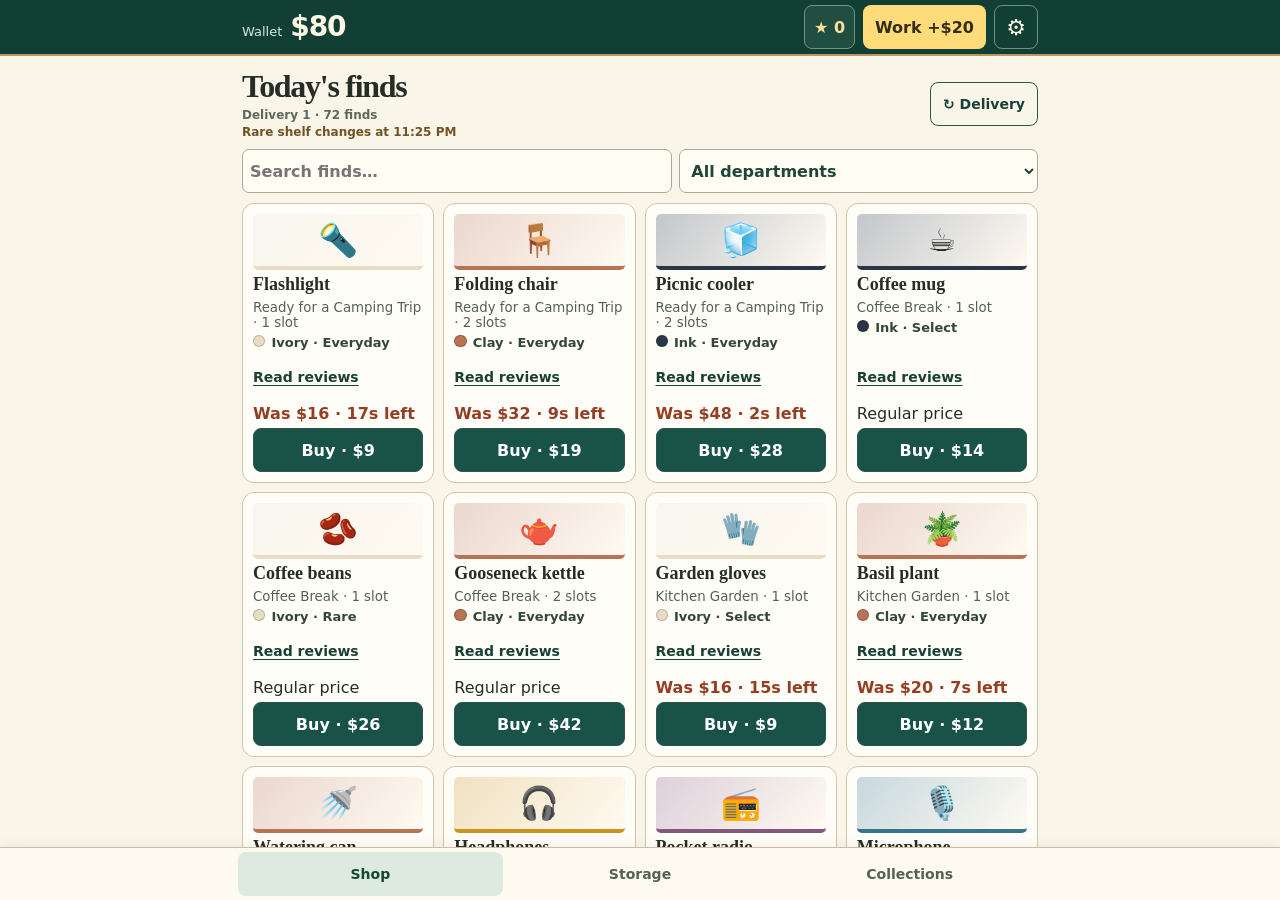
==== site/games/spending-all-my-money/index.html @ 1d753555 "Sell complete sets in bundles and automatically fulfill buyer requests" ====
<!doctype html><html lang="en"><meta charset="utf-8"><meta name="viewport" content="width=device-width, initial-scale=1"><title>Spending All My Money</title>
<style>
*{box-sizing:border-box}body{margin:0;color:#262c26;background:#faf5e9;font:16px system-ui}main,header>div{max-width:780px;margin:auto;padding:14px}header{background:#163e36;color:#fff8e7}h1{font: bold clamp(24px,6vw,43px) Georgia;margin:0 0 10px}button{font:inherit;font-weight:650;border:1px solid #30554b;border-radius:8px;background:#fffdf4;color:#184035;padding:9px 12px;cursor:pointer;min-height:44px}button:active{transform:translateY(1px)}button:disabled{opacity:.6}nav,.metrics,.actions{display:flex;gap:8px;flex-wrap:wrap;align-items:center}.metrics{justify-content:space-between;font-size:15px}nav{position:sticky;top:0;background:#faf5e9;padding:8px 0;z-index:1}nav button[aria-pressed=true],.buy{background:#195247;color:white}#notice{min-height:24px;margin:8px 0;color:#713b20}#items{display:grid;grid-template-columns:repeat(auto-fit,minmax(min(192px,100%),1fr));gap:12px}article{padding:14px;border:1px solid #d0c5ae;border-radius:12px;background:#fffdf7;display:grid;align-content:start;gap:8px}article h3{font: bold 21px Georgia;margin:0}.icon{font-size:36px}small{color:#536156}h2{font: bold 26px Georgia;margin:12px 0}.sale{color:#963e23;font-weight:bold}.row{padding:12px 0;border-bottom:1px dashed #b9ae99;display:flex;align-items:center;justify-content:space-between;gap:8px;flex-wrap:wrap}#restart{margin:22px 0 10px}dialog{max-width:92vw;border:0;border-radius:12px;padding:22px}dialog::backdrop{background:#172921aa}
</style><link rel="stylesheet" href="market.css"><header class="hud"><div class="hud-inner">
  <div class="balance"><span>Wallet</span><b id="wallet"></b></div>
  <button id="clubOpen" aria-label="Collector club" title="Collector club">★ 0</button><button id="work">Work +$20</button><button id="settingsOpen" aria-label="Game settings" title="Game settings">⚙</button>
</div></header>
<main id="shelves"><section id="store"><div class="shophead"><div><h2>Today's finds</h2><p id="batch"></p><small id="releaseTime"></small></div><button id="delivery">↻ Delivery</button></div><div class="filters"><label><span class="sr-only">Find an item</span><input id="search" type="search" placeholder="Search finds…"></label><label><span class="sr-only">Department</span><select id="department"><option value="">All departments</option><option value="timed">Timed releases</option></select></label></div><p id="empty" hidden>No finds match these filters.</p><div id="items"></div></section><section id="bin" hidden><h2 id="tier"></h2><p id="space"></p><div id="upgrade"></div><label class="sort">Sort storage <select id="sort"><option value="packed">Packing order</option><option value="type">Item type</option><option value="name">Item name A–Z</option><option value="collection">Collection</option><option value="rarity">Rarest first</option></select></label><div id="case"><div class="handle"></div><div class="rim"><div class="case-label" id="caseLabel"></div><div id="stock"></div></div></div><button id="restart">Start over</button></section><section id="album" hidden><h2>Collector’s book</h2><p>Hold the listed pieces together to finish a set. Once it’s ready, claim the reward here.</p><details id="completed"><summary id="completedLabel">Completed collections</summary><p>Sell one matching copy of every piece together for a 25% bonus. If you own duplicates, the oldest packed match is selected. Your completion stays in the book.</p><div id="completedList"></div></details><div id="commission"></div><small id="buyerReceipt"></small><p id="boardTime"></p><div id="guest"></div><p id="progress"></p><div id="sets"></div></section><footer><small>Market edition 2.4<span data-build></span></small></footer></main>
<div class="dock"><div id="receipt" hidden><span id="notice" role="status"></span><button id="pack" hidden>View storage</button></div>
<nav aria-label="Market sections"><button id="shop">Shop</button><button id="storage">Storage</button><button id="book">Collections</button></nav></div>
<dialog id="clubDialog" aria-labelledby="clubTitle"><div class="clubhead"><small>COLLECTOR CLUB</small><button id="clubClose">Done</button></div><h2 id="clubTitle"></h2><strong id="standing"></strong><p id="standingPerk"></p><button id="rankUp"></button><small id="nextPerk"></small><h3>Market contacts</h3><div id="contacts"></div><p role="status" id="clubMessage"></p><details><summary>How to earn points</summary><p>First purchase of each product +2 · Advanced shift +2 · Buyer request +8 · Permanent set +10 · Guest collection +12. Spending points keeps your rank and lifetime total.</p></details></dialog>
<dialog id="bundleDialog" aria-labelledby="bundleTitle"><small>COLLECTION SALE</small><h2 id="bundleTitle"></h2><ul id="bundleList"></ul><p id="bundleInfo"></p><div class="actions"><button id="bundleSell"></button><button id="bundleKeep">Keep collection</button></div></dialog>
<dialog id="settings" aria-labelledby="settingsTitle"><h2 id="settingsTitle">Game settings</h2><p>Total spent <b id="score"></b></p><div class="settings-list"><button id="career">Upgrade work</button><button id="mode" aria-pressed="false">Mode: Casual</button><button id="sound" aria-pressed="false">Sound off</button><button id="settingsClose">Done</button></div></dialog>
<dialog id="reviews" aria-labelledby="reviewTitle"><small>MARKET JOURNAL · FICTIONAL SHOPPER REVIEWS</small><h2 id="reviewTitle"></h2><p id="spec"></p><div class="review"><b id="stars"></b><blockquote id="reviewText"></blockquote><small id="reviewBy"></small></div><div class="actions"><button id="prev">← Previous</button><button id="next">Next →</button><button id="reviewClose">Close</button></div></dialog>
<dialog id="shift" aria-labelledby="shiftTitle"><small>ADVANCED WORK SHIFT</small><h2 id="shiftTitle"></h2><p id="task"></p><div id="answers" class="actions"></div><p id="shiftStatus" role="status"></p><button id="leave">Leave shift</button></dialog>
<dialog id="jobDialog" aria-labelledby="jobTitle"><h2 id="jobTitle">Your workbench</h2><p id="jobInfo"></p><div id="jobs"></div><p id="jobMessage" role="status"></p><button id="promote"></button> <button id="closeJob">Close</button></dialog>
<dialog id="itemDialog" aria-labelledby="itemTitle"><span id="detailIcon"></span><h2 id="itemTitle"></h2><p id="itemInfo"></p><p id="valuation"></p><div class="actions"><button id="sellItem"></button><button id="tossItem">Toss</button><button id="keepItem">Keep</button></div></dialog>
<dialog id="confirm"><p>Start over with $80 and an empty suitcase?</p><button id="cancel">Keep playing</button> <button id="reset">Start over</button></dialog>
<script src="merchandise.js"></script><script src="market.js"></script></html>
---- site/games/spending-all-my-money/market.css ----
.dock{position:sticky;top:0;z-index:3;background:#faf5e9;box-shadow:0 2px 0 #ded4bf}.dock nav{position:static;gap:5px}.dock nav button{padding:7px 9px;font-size:14px}#work{background:#ffdf84}#sound{margin-left:auto}#receipt{display:flex;gap:8px;align-items:center;padding:7px 10px;border-left:4px solid #b29354;background:#fff7dd}#receipt[hidden],#pack[hidden]{display:none}#receipt.purchase{border-color:#21745a;background:#e8f5e8}#receipt.bonus{border-color:#c48413;background:#fff0b7}#receipt.error{border-color:#bd5643;background:#ffebe1}#notice{margin:0;min-height:0;color:#274035;font-weight:650;font-size:14px;flex:1}#pack{font-size:12px;min-height:36px;padding:4px 7px}.parcel{pointer-events:none;position:fixed;font-size:34px;z-index:20}#case{margin:22px auto 16px;max-width:610px;--shell:#895437;--edge:#5b3829;--lining:#416259}.handle{width:66px;height:16px;margin:auto;border:6px solid var(--edge);border-bottom:0;border-radius:12px 12px 0 0}.rim{padding:10px;border:5px solid var(--edge);border-radius:18px;background:var(--shell);box-shadow:0 4px 0 #33291e40,inset 0 0 0 2px #ffffff42}.case-label{color:#fff7de;font:700 12px/1.4 ui-monospace,monospace;text-transform:uppercase;letter-spacing:.08em;margin:0 0 7px}#stock{display:grid;grid-template-columns:repeat(4,minmax(0,1fr));grid-auto-flow:dense;gap:4px;padding:6px;border-radius:7px;background:var(--lining);box-shadow:inset 0 2px 7px #0006}#case[data-tier='0'] #stock{grid-template-columns:repeat(3,minmax(0,1fr))}.vacant,.packed{min-width:0;min-height:62px;border-radius:5px}.vacant{border:1px dashed #ffffff55;background:repeating-linear-gradient(135deg,#ffffff08 0 2px,transparent 2px 6px)}.packed{border:1px solid #ddcfa7;background:linear-gradient(150deg,#fff9e7,#e4d6b9);padding:2px;box-shadow:1px 3px 3px #0004;display:grid;place-content:center;justify-items:center}.packed span,#detailIcon{font-size:30px;line-height:1.15;filter:drop-shadow(1px 2px 1px #0003)}.packed small{font-size:10px;text-align:center;line-height:1.2;color:#2e3b33}.packed:focus-visible{outline:3px solid #ffcd58}#case[data-tier='1']{--shell:#865e3c;--edge:#543922;--lining:#72563d}#case:not([data-tier='0']) .handle{display:none}#case:not([data-tier='0']) .rim{border-radius:4px}#case:not([data-tier='0']) #stock{row-gap:10px;background:repeating-linear-gradient(0deg,#382e26 0 5px,transparent 6px 72px),var(--lining)}#case[data-tier='2']{--shell:#55717a;--edge:#37484d;--lining:#495c61}#case[data-tier='3']{--shell:#9e6a37;--edge:#595149;--lining:#56616b}#sets p{margin:0;padding:9px 0;border-bottom:1px dashed #c3b89f}#sets small{display:block}dialog{color:#233b32;background:#fffaf0;border:1px solid #bdad8d}dialog::backdrop{background:#182e29b0}#jobs p{padding:5px 7px;margin:0}#jobs .current{background:#e5f0df;border-radius:4px}#jobMessage{font-weight:650;color:#75491d}.bonus #notice{animation:stamp .32s ease-out}@keyframes stamp{from{transform:translateY(-5px);opacity:.3}to{transform:none;opacity:1}}@media(prefers-reduced-motion:reduce){.bonus #notice{animation:none}}@media(max-width:419px){main{padding:9px}.dock nav button{font-size:12px;padding:6px}.metrics{font-size:12px}}

[hidden]{display:none!important}.shophead,.filters{display:flex;align-items:center;justify-content:space-between;gap:12px;flex-wrap:wrap}.shophead{margin-top:18px}.shophead small,dialog>small{font-weight:800;letter-spacing:.12em;font-size:10px}.filters{margin:16px 0;align-items:end}.filters label{flex:1 1 160px}label.sort,.filters label{display:grid;gap:4px;font-weight:650;font-size:14px}input,select{font:inherit;background:#fffdf4;color:#214638;border:1px solid #ada996;border-radius:7px;padding:9px;min-height:42px}.sort{margin:16px 0;max-width:240px}#items .icon{background:linear-gradient(130deg,color-mix(in srgb,var(--ink) 28%,#fff),#fffaf1);border-bottom:4px solid var(--ink);text-align:center;padding:12px;border-radius:5px}.variant{color:#334739;font-size:13px}.variant:before{content:'';display:inline-block;width:.8em;height:.8em;border-radius:50%;background:var(--ink);border:1px solid #0003;margin-right:6px}.journal,.piece{text-align:left;background:transparent;border:0;text-decoration:underline;text-underline-offset:3px;font-size:14px;padding:4px 0}.review{border-left:4px solid #aa7639;background:#fff8e9;padding:16px;margin-bottom:16px}.review blockquote{margin:8px 0;font:21px Georgia}.review b{color:#8f5d15}dialog{width:min(440px,92vw)}#sets{display:grid;grid-template-columns:repeat(auto-fit,minmax(min(230px,100%),1fr));gap:12px}#commission{margin:16px 0}#commission article{background:#e4eddf;border-color:#899d83}#sets .piece,#commission .piece{min-height:34px}.packed small{overflow-wrap:anywhere}.dock nav{gap:5px}.dock nav button{font-size:14px;padding:7px}.filters input,.filters select{min-width:0;width:100%}
footer{margin:28px 0 8px;text-align:right}footer small{font-size:11px}

/* The wallet and section switcher stay outside the scrolling merchandise. */
html,body{height:100%}
body{display:grid;grid-template-rows:auto minmax(0,1fr) auto;overflow:hidden}
.hud{background:#123f34;border-bottom:2px solid #bb995e}
.hud .hud-inner{max-width:820px;display:flex;align-items:center;gap:8px;padding:5px 12px}
.balance{display:flex;align-items:baseline;gap:8px;margin-right:auto;font-variant-numeric:tabular-nums}
.balance span{font-size:13px;color:#d7e9dd}.balance b{font-size:clamp(20px,5.2vw,28px);line-height:1;letter-spacing:-.04em}
#work{color:#332e17;border:0;background:#ffdb79;padding:6px 12px}
#settingsOpen{width:44px;border:1px solid #6b9184;background:transparent;color:#fff8e7;font:22px system-ui;padding:0}
#shelves{width:100%;max-width:none;min-height:0;overflow-y:auto;overscroll-behavior:contain;margin:0;padding:12px max(12px,calc((100% - 796px)/2))}
.shophead{flex-wrap:nowrap;margin:0;gap:6px}.shophead h2{font-size:clamp(24px,5.8vw,32px);margin:0;letter-spacing:-.04em}
#batch{font:600 12px system-ui;color:#5c695c;margin:3px 0}
#delivery{font-size:14px;white-space:nowrap;background:transparent}
.filters{display:grid;grid-template-columns:minmax(0,1.2fr) minmax(0,1fr);gap:7px;margin:10px 0}
.filters input,.filters select{font-size:16px;padding:7px;min-height:44px}
#items{grid-template-columns:repeat(auto-fill,minmax(min(155px,100%),1fr));gap:9px}
#items article{display:flex;flex-direction:column;padding:10px;gap:5px;min-width:0}
#items h3{font-size:18px;line-height:1.1}#items .icon{padding:7px;font-size:32px}
#items .journal{margin-top:auto}#items .buy{width:100%}
.dock{position:relative;top:auto;z-index:2;background:#fffaf0;border-top:1px solid #cabfa6;box-shadow:0 -2px 10px #453c2010;padding-bottom:env(safe-area-inset-bottom,0px)}
.dock nav{display:grid;grid-template-columns:repeat(3,1fr);max-width:820px;margin:auto;background:transparent;padding:4px 8px}
.dock nav button{border:0;background:transparent;color:#526256}
.dock nav button[aria-pressed=true]{background:#dceadf;color:#144731}
#receipt{position:absolute;bottom:100%;left:50%;transform:translateX(-50%);width:min(100%,796px);box-shadow:0 -2px 10px #0001}
.settings-list{display:grid;gap:8px}.settings-list #sound{margin:0}
.sr-only{position:absolute;width:1px;height:1px;overflow:hidden;clip-path:inset(50%);white-space:nowrap}
@media(max-width:370px){#items{grid-template-columns:repeat(2,minmax(0,1fr))}#items h3{font-size:17px}}
#releaseTime{display:block;font-weight:600;font-size:12px;color:#745323;letter-spacing:0}
#guest article{background:#f7ecd7;border-color:#c3a368}
#boardTime,#progress{font-size:14px;font-weight:650;color:#435747}
#valuation{line-height:1.45;background:#edeedc;border-radius:8px;padding:10px}
#clubOpen{background:#204e40;color:#ffe09b;border-color:#72957b;white-space:nowrap;padding:4px 9px;font-variant-numeric:tabular-nums}
#clubDialog{max-height:85vh;max-height:85dvh;overflow:auto}
.clubhead{display:flex;justify-content:space-between;align-items:center;gap:12px}.clubhead small{font-weight:800;letter-spacing:.12em}
#clubTitle{margin:4px 0}#standing{color:#70501c}#nextPerk{display:block;margin-top:6px}
#contacts{display:grid;gap:8px}#contacts article{grid-template-columns:minmax(0,1fr) auto;align-items:center;gap:5px 10px;padding:10px}#contacts small{grid-column:1}#contacts button{grid-column:2;grid-row:1 / 3;max-width:105px;font-size:13px}#clubMessage{color:#185540}
@media(max-width:460px){.hud .hud-inner{gap:5px;padding:4px 8px}.balance{display:grid;gap:0}.balance span{font-size:10px}.balance b{font-size:19px}#work,#clubOpen{font-size:13px}#work{padding:6px 8px}}
#completed{margin:12px 0;padding:10px 12px;border:1px solid #c4b99c;border-radius:10px;background:#fffaf0}#completed summary{cursor:pointer;font-weight:750;padding:5px 0}#completedList{display:grid;grid-template-columns:repeat(auto-fit,minmax(min(220px,100%),1fr));gap:8px}#bundleList{padding-left:20px}#bundleList li{margin:8px 0}#buyerReceipt{display:block;margin:8px 0}
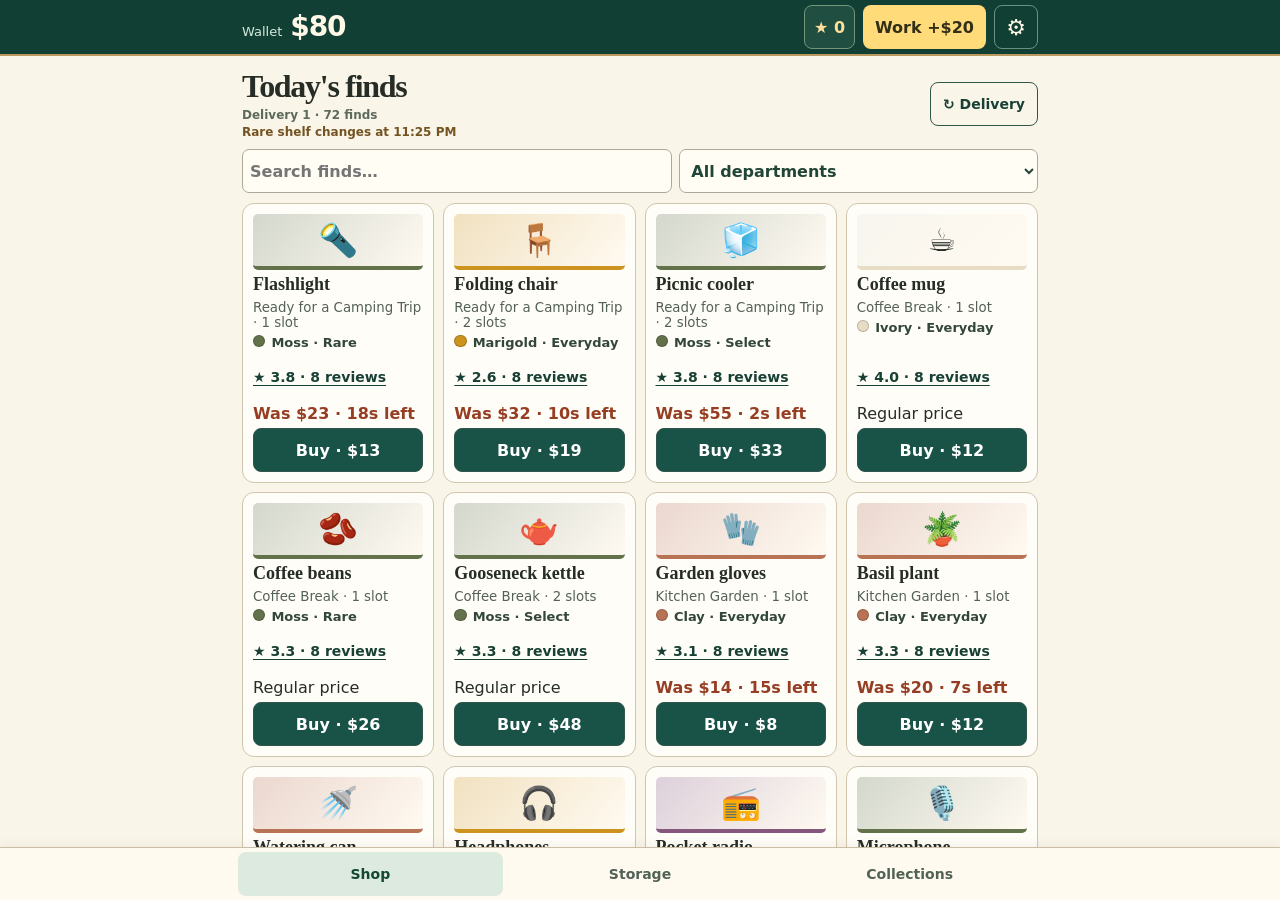
==== commit 7264d544: "Give market products distinct shopper stories, criticism and rotating reviews" ====
--- a/site/games/spending-all-my-money/index.html
+++ b/site/games/spending-all-my-money/index.html
@@ -5,15 +5,15 @@
   <div class="balance"><span>Wallet</span><b id="wallet"></b></div>
   <button id="clubOpen" aria-label="Collector club" title="Collector club">★ 0</button><button id="work">Work +$20</button><button id="settingsOpen" aria-label="Game settings" title="Game settings">⚙</button>
 </div></header>
-<main id="shelves"><section id="store"><div class="shophead"><div><h2>Today's finds</h2><p id="batch"></p><small id="releaseTime"></small></div><button id="delivery">↻ Delivery</button></div><div class="filters"><label><span class="sr-only">Find an item</span><input id="search" type="search" placeholder="Search finds…"></label><label><span class="sr-only">Department</span><select id="department"><option value="">All departments</option><option value="timed">Timed releases</option></select></label></div><p id="empty" hidden>No finds match these filters.</p><div id="items"></div></section><section id="bin" hidden><h2 id="tier"></h2><p id="space"></p><div id="upgrade"></div><label class="sort">Sort storage <select id="sort"><option value="packed">Packing order</option><option value="type">Item type</option><option value="name">Item name A–Z</option><option value="collection">Collection</option><option value="rarity">Rarest first</option></select></label><div id="case"><div class="handle"></div><div class="rim"><div class="case-label" id="caseLabel"></div><div id="stock"></div></div></div><button id="restart">Start over</button></section><section id="album" hidden><h2>Collector’s book</h2><p>Hold the listed pieces together to finish a set. Once it’s ready, claim the reward here.</p><details id="completed"><summary id="completedLabel">Completed collections</summary><p>Sell one matching copy of every piece together for a 25% bonus. If you own duplicates, the oldest packed match is selected. Your completion stays in the book.</p><div id="completedList"></div></details><div id="commission"></div><small id="buyerReceipt"></small><p id="boardTime"></p><div id="guest"></div><p id="progress"></p><div id="sets"></div></section><footer><small>Market edition 2.4<span data-build></span></small></footer></main>
+<main id="shelves"><section id="store"><div class="shophead"><div><h2>Today's finds</h2><p id="batch"></p><small id="releaseTime"></small></div><button id="delivery">↻ Delivery</button></div><div class="filters"><label><span class="sr-only">Find an item</span><input id="search" type="search" placeholder="Search finds…"></label><label><span class="sr-only">Department</span><select id="department"><option value="">All departments</option><option value="timed">Timed releases</option></select></label></div><p id="empty" hidden>No finds match these filters.</p><div id="items"></div></section><section id="bin" hidden><h2 id="tier"></h2><p id="space"></p><div id="upgrade"></div><label class="sort">Sort storage <select id="sort"><option value="packed">Packing order</option><option value="type">Item type</option><option value="name">Item name A–Z</option><option value="collection">Collection</option><option value="rarity">Rarest first</option></select></label><div id="case"><div class="handle"></div><div class="rim"><div class="case-label" id="caseLabel"></div><div id="stock"></div></div></div><button id="restart">Start over</button></section><section id="album" hidden><h2>Collector’s book</h2><p>Hold the listed pieces together to finish a set. Once it’s ready, claim the reward here.</p><details id="completed"><summary id="completedLabel">Completed collections</summary><p>Sell one matching copy of every piece together for a 25% bonus. If you own duplicates, the oldest packed match is selected. Your completion stays in the book.</p><div id="completedList"></div></details><div id="commission"></div><small id="buyerReceipt"></small><p id="boardTime"></p><div id="guest"></div><p id="progress"></p><div id="sets"></div></section><footer><small>Market edition 2.5<span data-build></span></small></footer></main>
 <div class="dock"><div id="receipt" hidden><span id="notice" role="status"></span><button id="pack" hidden>View storage</button></div>
 <nav aria-label="Market sections"><button id="shop">Shop</button><button id="storage">Storage</button><button id="book">Collections</button></nav></div>
 <dialog id="clubDialog" aria-labelledby="clubTitle"><div class="clubhead"><small>COLLECTOR CLUB</small><button id="clubClose">Done</button></div><h2 id="clubTitle"></h2><strong id="standing"></strong><p id="standingPerk"></p><button id="rankUp"></button><small id="nextPerk"></small><h3>Market contacts</h3><div id="contacts"></div><p role="status" id="clubMessage"></p><details><summary>How to earn points</summary><p>First purchase of each product +2 · Advanced shift +2 · Buyer request +8 · Permanent set +10 · Guest collection +12. Spending points keeps your rank and lifetime total.</p></details></dialog>
 <dialog id="bundleDialog" aria-labelledby="bundleTitle"><small>COLLECTION SALE</small><h2 id="bundleTitle"></h2><ul id="bundleList"></ul><p id="bundleInfo"></p><div class="actions"><button id="bundleSell"></button><button id="bundleKeep">Keep collection</button></div></dialog>
 <dialog id="settings" aria-labelledby="settingsTitle"><h2 id="settingsTitle">Game settings</h2><p>Total spent <b id="score"></b></p><div class="settings-list"><button id="career">Upgrade work</button><button id="mode" aria-pressed="false">Mode: Casual</button><button id="sound" aria-pressed="false">Sound off</button><button id="settingsClose">Done</button></div></dialog>
-<dialog id="reviews" aria-labelledby="reviewTitle"><small>MARKET JOURNAL · FICTIONAL SHOPPER REVIEWS</small><h2 id="reviewTitle"></h2><p id="spec"></p><div class="review"><b id="stars"></b><blockquote id="reviewText"></blockquote><small id="reviewBy"></small></div><div class="actions"><button id="prev">← Previous</button><button id="next">Next →</button><button id="reviewClose">Close</button></div></dialog>
+<dialog id="reviews" aria-labelledby="reviewTitle"><small>MARKET JOURNAL · FICTIONAL SHOPPER REVIEWS</small><h2 id="reviewTitle"></h2><p id="spec"></p><p><strong id="reviewMean"></strong></p><label>Sort reviews <select id="reviewOrder"><option value="latest">Latest</option><option value="low">Lowest rating</option><option value="high">Highest rating</option></select></label><div class="review" aria-live="polite"><b id="stars"></b><blockquote id="reviewText"></blockquote><small id="reviewBy"></small></div><div class="actions"><button id="prev">← Previous</button><button id="next">Next →</button><button id="reviewClose">Close</button></div></dialog>
 <dialog id="shift" aria-labelledby="shiftTitle"><small>ADVANCED WORK SHIFT</small><h2 id="shiftTitle"></h2><p id="task"></p><div id="answers" class="actions"></div><p id="shiftStatus" role="status"></p><button id="leave">Leave shift</button></dialog>
 <dialog id="jobDialog" aria-labelledby="jobTitle"><h2 id="jobTitle">Your workbench</h2><p id="jobInfo"></p><div id="jobs"></div><p id="jobMessage" role="status"></p><button id="promote"></button> <button id="closeJob">Close</button></dialog>
 <dialog id="itemDialog" aria-labelledby="itemTitle"><span id="detailIcon"></span><h2 id="itemTitle"></h2><p id="itemInfo"></p><p id="valuation"></p><div class="actions"><button id="sellItem"></button><button id="tossItem">Toss</button><button id="keepItem">Keep</button></div></dialog>
 <dialog id="confirm"><p>Start over with $80 and an empty suitcase?</p><button id="cancel">Keep playing</button> <button id="reset">Start over</button></dialog>
-<script src="merchandise.js"></script><script src="market.js"></script></html>+<script src="merchandise.js"></script><script src="reviews.js"></script><script src="market.js"></script></html>
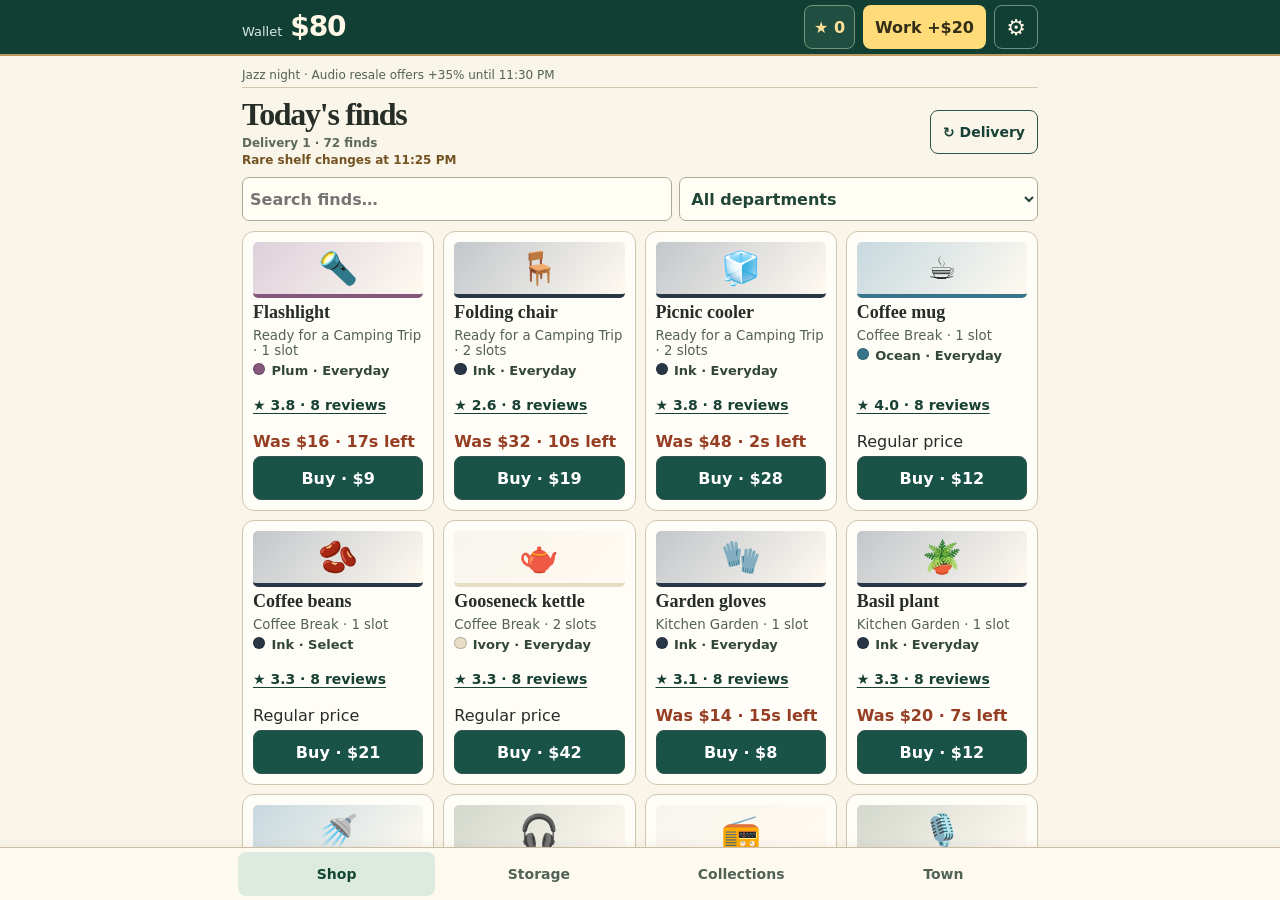
==== commit d91dc1e9: "Open Market Square with thrift auctions, lockers, repairs, patrons, wishes, events and trophies" ====
--- a/site/games/spending-all-my-money/index.html
+++ b/site/games/spending-all-my-money/index.html
@@ -5,15 +5,19 @@
   <div class="balance"><span>Wallet</span><b id="wallet"></b></div>
   <button id="clubOpen" aria-label="Collector club" title="Collector club">★ 0</button><button id="work">Work +$20</button><button id="settingsOpen" aria-label="Game settings" title="Game settings">⚙</button>
 </div></header>
-<main id="shelves"><section id="store"><div class="shophead"><div><h2>Today's finds</h2><p id="batch"></p><small id="releaseTime"></small></div><button id="delivery">↻ Delivery</button></div><div class="filters"><label><span class="sr-only">Find an item</span><input id="search" type="search" placeholder="Search finds…"></label><label><span class="sr-only">Department</span><select id="department"><option value="">All departments</option><option value="timed">Timed releases</option></select></label></div><p id="empty" hidden>No finds match these filters.</p><div id="items"></div></section><section id="bin" hidden><h2 id="tier"></h2><p id="space"></p><div id="upgrade"></div><label class="sort">Sort storage <select id="sort"><option value="packed">Packing order</option><option value="type">Item type</option><option value="name">Item name A–Z</option><option value="collection">Collection</option><option value="rarity">Rarest first</option></select></label><div id="case"><div class="handle"></div><div class="rim"><div class="case-label" id="caseLabel"></div><div id="stock"></div></div></div><button id="restart">Start over</button></section><section id="album" hidden><h2>Collector’s book</h2><p>Hold the listed pieces together to finish a set. Once it’s ready, claim the reward here.</p><details id="completed"><summary id="completedLabel">Completed collections</summary><p>Sell one matching copy of every piece together for a 25% bonus. If you own duplicates, the oldest packed match is selected. Your completion stays in the book.</p><div id="completedList"></div></details><div id="commission"></div><small id="buyerReceipt"></small><p id="boardTime"></p><div id="guest"></div><p id="progress"></p><div id="sets"></div></section><footer><small>Market edition 2.5<span data-build></span></small></footer></main>
+<main id="shelves"><section id="store"><div class="marketwire"><small id="townEvent"></small><button id="wishJump" hidden></button></div><div class="shophead"><div><h2>Today's finds</h2><p id="batch"></p><small id="releaseTime"></small></div><button id="delivery">↻ Delivery</button></div><div class="filters"><label><span class="sr-only">Find an item</span><input id="search" type="search" placeholder="Search finds…"></label><label><span class="sr-only">Department</span><select id="department"><option value="">All departments</option><option value="wishlist">Wishlist matches</option><option value="timed">Timed releases</option></select></label></div><p id="empty" hidden>No finds match these filters.</p><div id="items"></div></section><section id="bin" hidden><h2 id="tier"></h2><p id="space"></p><div id="upgrade"></div><label class="sort">Sort storage <select id="sort"><option value="packed">Packing order</option><option value="type">Item type</option><option value="name">Item name A–Z</option><option value="collection">Collection</option><option value="rarity">Rarest first</option></select></label><details><summary>Trophy shelf</summary><div id="trophies"></div></details><div id="case"><div class="handle"></div><div class="rim"><div class="case-label" id="caseLabel"></div><div id="stock"></div></div></div><button id="restart">Start over</button></section><section id="album" hidden><h2>Collector’s book</h2><p>Hold the listed pieces together to finish a set. Once it’s ready, claim the reward here.</p><details id="completed"><summary id="completedLabel">Completed collections</summary><p>Sell one matching copy of every piece together for a 25% bonus. If you own duplicates, the oldest packed match is selected. Your completion stays in the book.</p><div id="completedList"></div></details><p id="buyerHistory"></p><div id="commission"></div><small id="buyerReceipt"></small><p id="boardTime"></p><div id="guest"></div><p id="progress"></p><div id="sets"></div></section><section id="district" hidden><h2>Market square</h2>
+<details id="wishForm"><summary>Wishlist · pin up to five</summary><div class="townform"><label>Product<select id="wishProduct"></select></label><label>Color<select id="wishColor"><option value="">Any color</option></select></label><label>Minimum rarity<select id="wishGrade"></select></label><button id="pinWish">Pin wish</button></div><div id="wishList"></div></details>
+<article class="auctionlot"><small>THRIFT AUCTION</small><h3 id="auctionName"></h3><p id="auctionInfo"></p><strong id="bidState"></strong><div class="actions"><button id="bid"></button><button id="pass">Pass on lot</button></div></article>
+<article><small>MYSTERY STORAGE LOCKER</small><h3>Peek through the door</h3><div id="lockerArt" aria-hidden="true"></div><p id="lockerInfo"></p><button id="takeLocker"></button></article>
+<p>Shop deliveries bring a new auction and locker.</p><h3>Restoration workbench</h3><div id="bench"></div></section><footer><small>Market edition 3.0<span data-build></span></small></footer></main>
 <div class="dock"><div id="receipt" hidden><span id="notice" role="status"></span><button id="pack" hidden>View storage</button></div>
-<nav aria-label="Market sections"><button id="shop">Shop</button><button id="storage">Storage</button><button id="book">Collections</button></nav></div>
+<nav aria-label="Market sections"><button id="shop">Shop</button><button id="storage">Storage</button><button id="book">Collections</button><button id="town">Town</button></nav></div>
 <dialog id="clubDialog" aria-labelledby="clubTitle"><div class="clubhead"><small>COLLECTOR CLUB</small><button id="clubClose">Done</button></div><h2 id="clubTitle"></h2><strong id="standing"></strong><p id="standingPerk"></p><button id="rankUp"></button><small id="nextPerk"></small><h3>Market contacts</h3><div id="contacts"></div><p role="status" id="clubMessage"></p><details><summary>How to earn points</summary><p>First purchase of each product +2 · Advanced shift +2 · Buyer request +8 · Permanent set +10 · Guest collection +12. Spending points keeps your rank and lifetime total.</p></details></dialog>
 <dialog id="bundleDialog" aria-labelledby="bundleTitle"><small>COLLECTION SALE</small><h2 id="bundleTitle"></h2><ul id="bundleList"></ul><p id="bundleInfo"></p><div class="actions"><button id="bundleSell"></button><button id="bundleKeep">Keep collection</button></div></dialog>
 <dialog id="settings" aria-labelledby="settingsTitle"><h2 id="settingsTitle">Game settings</h2><p>Total spent <b id="score"></b></p><div class="settings-list"><button id="career">Upgrade work</button><button id="mode" aria-pressed="false">Mode: Casual</button><button id="sound" aria-pressed="false">Sound off</button><button id="settingsClose">Done</button></div></dialog>
-<dialog id="reviews" aria-labelledby="reviewTitle"><small>MARKET JOURNAL · FICTIONAL SHOPPER REVIEWS</small><h2 id="reviewTitle"></h2><p id="spec"></p><p><strong id="reviewMean"></strong></p><label>Sort reviews <select id="reviewOrder"><option value="latest">Latest</option><option value="low">Lowest rating</option><option value="high">Highest rating</option></select></label><div class="review" aria-live="polite"><b id="stars"></b><blockquote id="reviewText"></blockquote><small id="reviewBy"></small></div><div class="actions"><button id="prev">← Previous</button><button id="next">Next →</button><button id="reviewClose">Close</button></div></dialog>
-<dialog id="shift" aria-labelledby="shiftTitle"><small>ADVANCED WORK SHIFT</small><h2 id="shiftTitle"></h2><p id="task"></p><div id="answers" class="actions"></div><p id="shiftStatus" role="status"></p><button id="leave">Leave shift</button></dialog>
+<dialog id="reviews" aria-labelledby="reviewTitle"><small>MARKET JOURNAL · FICTIONAL SHOPPER REVIEWS</small><h2 id="reviewTitle"></h2><p id="spec"></p><p><strong id="reviewMean"></strong></p><label>Sort reviews <select id="reviewOrder"><option value="latest">Latest</option><option value="low">Lowest rating</option><option value="high">Highest rating</option></select></label><div class="review" aria-live="polite"><b id="stars"></b><blockquote id="reviewText"></blockquote><small id="reviewBy"></small></div><div class="actions"><button id="prev">← Previous</button><button id="next">Next →</button><button id="wishThis">Wishlist…</button><button id="inspectFault" hidden>Inspect fault</button><button id="reviewClose">Close</button></div><p id="faultReport" role="status"></p></dialog>
+<dialog id="repairDialog"><h2 id="repairTitle"></h2><p id="repairTask"></p><div class="actions" id="repairKeys"></div><p id="repairFeedback" role="status"></p><button id="repairLeave">Leave workbench</button></dialog><dialog id="shift" aria-labelledby="shiftTitle"><small>ADVANCED WORK SHIFT</small><h2 id="shiftTitle"></h2><p id="task"></p><div id="answers" class="actions"></div><p id="shiftStatus" role="status"></p><button id="leave">Leave shift</button></dialog>
 <dialog id="jobDialog" aria-labelledby="jobTitle"><h2 id="jobTitle">Your workbench</h2><p id="jobInfo"></p><div id="jobs"></div><p id="jobMessage" role="status"></p><button id="promote"></button> <button id="closeJob">Close</button></dialog>
-<dialog id="itemDialog" aria-labelledby="itemTitle"><span id="detailIcon"></span><h2 id="itemTitle"></h2><p id="itemInfo"></p><p id="valuation"></p><div class="actions"><button id="sellItem"></button><button id="tossItem">Toss</button><button id="keepItem">Keep</button></div></dialog>
+<dialog id="itemDialog" aria-labelledby="itemTitle"><span id="detailIcon"></span><h2 id="itemTitle"></h2><p id="itemInfo"></p><p id="valuation"></p><div class="actions"><button id="sellItem"></button><button id="tossItem">Toss</button><button id="itemTrophy"></button><button id="keepItem">Keep</button></div></dialog>
 <dialog id="confirm"><p>Start over with $80 and an empty suitcase?</p><button id="cancel">Keep playing</button> <button id="reset">Start over</button></dialog>
-<script src="merchandise.js"></script><script src="reviews.js"></script><script src="market.js"></script></html>+<script src="merchandise.js"></script><script src="reviews.js"></script><script src="district.js"></script><script src="market.js"></script></html>
--- a/site/games/spending-all-my-money/market.css
+++ b/site/games/spending-all-my-money/market.css
@@ -41,3 +41,5 @@
 #contacts{display:grid;gap:8px}#contacts article{grid-template-columns:minmax(0,1fr) auto;align-items:center;gap:5px 10px;padding:10px}#contacts small{grid-column:1}#contacts button{grid-column:2;grid-row:1 / 3;max-width:105px;font-size:13px}#clubMessage{color:#185540}
 @media(max-width:460px){.hud .hud-inner{gap:5px;padding:4px 8px}.balance{display:grid;gap:0}.balance span{font-size:10px}.balance b{font-size:19px}#work,#clubOpen{font-size:13px}#work{padding:6px 8px}}
 #completed{margin:12px 0;padding:10px 12px;border:1px solid #c4b99c;border-radius:10px;background:#fffaf0}#completed summary{cursor:pointer;font-weight:750;padding:5px 0}#completedList{display:grid;grid-template-columns:repeat(auto-fit,minmax(min(220px,100%),1fr));gap:8px}#bundleList{padding-left:20px}#bundleList li{margin:8px 0}#buyerReceipt{display:block;margin:8px 0}
+.dock nav{grid-template-columns:repeat(4,minmax(0,1fr))}.marketwire{display:flex;align-items:center;justify-content:space-between;flex-wrap:wrap;gap:4px;color:#21483b;margin:0 0 8px;border-bottom:1px solid #d2c7ae;padding-bottom:5px}.marketwire small{font-size:12px}.marketwire button{min-height:36px;padding:4px 8px;font-size:12px;background:#fff0c0}#district article,#trophies article,#bench article{margin:10px 0}#district p{margin:5px 0}#district summary,#bin summary{padding:10px 0;cursor:pointer;font-weight:700}.townform{display:grid;grid-template-columns:repeat(auto-fit,minmax(135px,1fr));gap:7px}.townform label{display:grid;font-size:13px}.townform select{min-width:0;width:100%}.townrow{display:flex;align-items:center;flex-wrap:wrap;gap:6px;padding:6px 0}.townrow span{flex:1}#repairDialog button{overflow-wrap:anywhere}
+#district .auctionlot{background:#ecf1e4;border-color:#a9b69b}#district article>small:first-child{font-weight:750;letter-spacing:.08em;font-size:11px}#lockerArt{background:linear-gradient(#263a3c,#52625c);color:white;border:5px solid #776650;border-top:10px solid #8d816f;border-bottom:9px solid #a28b6f;text-align:center;padding:9px;font-size:28px;box-shadow:inset 0 5px 6px #0004}#trophies article{border-bottom:6px solid #947957}#pass{background:transparent}
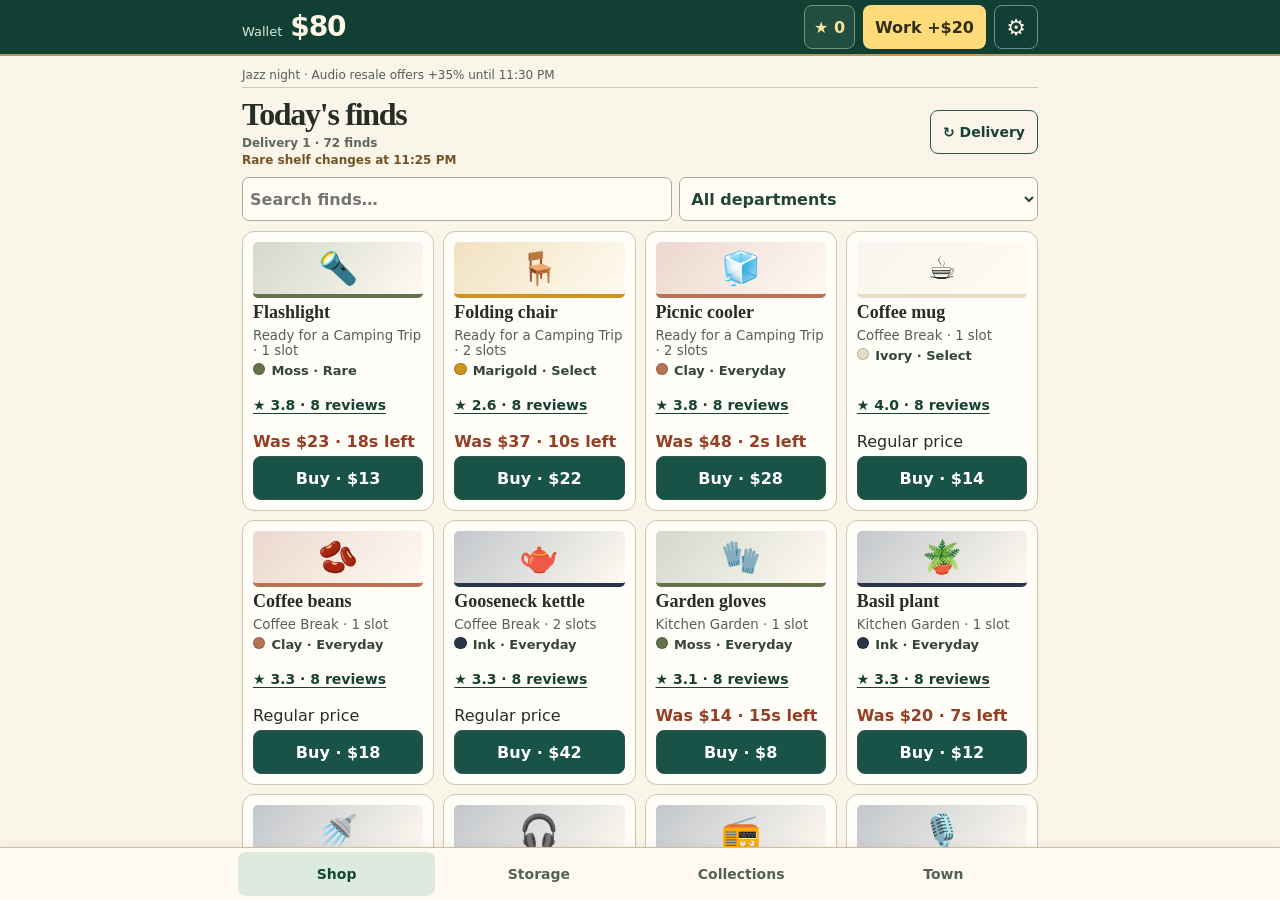
==== commit 2a6b9200: "Grow Market Square with resident portraits, relationships and urgent trades" ====
--- a/site/games/spending-all-my-money/index.html
+++ b/site/games/spending-all-my-money/index.html
@@ -6,18 +6,20 @@
   <button id="clubOpen" aria-label="Collector club" title="Collector club">★ 0</button><button id="work">Work +$20</button><button id="settingsOpen" aria-label="Game settings" title="Game settings">⚙</button>
 </div></header>
 <main id="shelves"><section id="store"><div class="marketwire"><small id="townEvent"></small><button id="wishJump" hidden></button></div><div class="shophead"><div><h2>Today's finds</h2><p id="batch"></p><small id="releaseTime"></small></div><button id="delivery">↻ Delivery</button></div><div class="filters"><label><span class="sr-only">Find an item</span><input id="search" type="search" placeholder="Search finds…"></label><label><span class="sr-only">Department</span><select id="department"><option value="">All departments</option><option value="wishlist">Wishlist matches</option><option value="timed">Timed releases</option></select></label></div><p id="empty" hidden>No finds match these filters.</p><div id="items"></div></section><section id="bin" hidden><h2 id="tier"></h2><p id="space"></p><div id="upgrade"></div><label class="sort">Sort storage <select id="sort"><option value="packed">Packing order</option><option value="type">Item type</option><option value="name">Item name A–Z</option><option value="collection">Collection</option><option value="rarity">Rarest first</option></select></label><details><summary>Trophy shelf</summary><div id="trophies"></div></details><div id="case"><div class="handle"></div><div class="rim"><div class="case-label" id="caseLabel"></div><div id="stock"></div></div></div><button id="restart">Start over</button></section><section id="album" hidden><h2>Collector’s book</h2><p>Hold the listed pieces together to finish a set. Once it’s ready, claim the reward here.</p><details id="completed"><summary id="completedLabel">Completed collections</summary><p>Sell one matching copy of every piece together for a 25% bonus. If you own duplicates, the oldest packed match is selected. Your completion stays in the book.</p><div id="completedList"></div></details><p id="buyerHistory"></p><div id="commission"></div><small id="buyerReceipt"></small><p id="boardTime"></p><div id="guest"></div><p id="progress"></p><div id="sets"></div></section><section id="district" hidden><h2>Market square</h2>
+<section class="neighborhood" aria-labelledby="streetName"><small>NEIGHBORHOOD DIRECTORY</small><h3 id="streetName"></h3><p id="census"></p><div class="actions"><button id="locals">Neighbors</button><button id="departed">Moved away</button></div><p id="townNews" role="status"></p><div id="neighbors"></div><div class="actions" id="directoryPages"></div></section>
 <details id="wishForm"><summary>Wishlist · pin up to five</summary><div class="townform"><label>Product<select id="wishProduct"></select></label><label>Color<select id="wishColor"><option value="">Any color</option></select></label><label>Minimum rarity<select id="wishGrade"></select></label><button id="pinWish">Pin wish</button></div><div id="wishList"></div></details>
 <article class="auctionlot"><small>THRIFT AUCTION</small><h3 id="auctionName"></h3><p id="auctionInfo"></p><strong id="bidState"></strong><div class="actions"><button id="bid"></button><button id="pass">Pass on lot</button></div></article>
 <article><small>MYSTERY STORAGE LOCKER</small><h3>Peek through the door</h3><div id="lockerArt" aria-hidden="true"></div><p id="lockerInfo"></p><button id="takeLocker"></button></article>
-<p>Shop deliveries bring a new auction and locker.</p><h3>Restoration workbench</h3><div id="bench"></div></section><footer><small>Market edition 3.0<span data-build></span></small></footer></main>
+<p>Shop deliveries bring a new auction and locker.</p><h3>Restoration workbench</h3><div id="bench"></div></section><footer><small>Market edition 3.1<span data-build></span></small></footer></main>
 <div class="dock"><div id="receipt" hidden><span id="notice" role="status"></span><button id="pack" hidden>View storage</button></div>
 <nav aria-label="Market sections"><button id="shop">Shop</button><button id="storage">Storage</button><button id="book">Collections</button><button id="town">Town</button></nav></div>
 <dialog id="clubDialog" aria-labelledby="clubTitle"><div class="clubhead"><small>COLLECTOR CLUB</small><button id="clubClose">Done</button></div><h2 id="clubTitle"></h2><strong id="standing"></strong><p id="standingPerk"></p><button id="rankUp"></button><small id="nextPerk"></small><h3>Market contacts</h3><div id="contacts"></div><p role="status" id="clubMessage"></p><details><summary>How to earn points</summary><p>First purchase of each product +2 · Advanced shift +2 · Buyer request +8 · Permanent set +10 · Guest collection +12. Spending points keeps your rank and lifetime total.</p></details></dialog>
 <dialog id="bundleDialog" aria-labelledby="bundleTitle"><small>COLLECTION SALE</small><h2 id="bundleTitle"></h2><ul id="bundleList"></ul><p id="bundleInfo"></p><div class="actions"><button id="bundleSell"></button><button id="bundleKeep">Keep collection</button></div></dialog>
 <dialog id="settings" aria-labelledby="settingsTitle"><h2 id="settingsTitle">Game settings</h2><p>Total spent <b id="score"></b></p><div class="settings-list"><button id="career">Upgrade work</button><button id="mode" aria-pressed="false">Mode: Casual</button><button id="sound" aria-pressed="false">Sound off</button><button id="settingsClose">Done</button></div></dialog>
 <dialog id="reviews" aria-labelledby="reviewTitle"><small>MARKET JOURNAL · FICTIONAL SHOPPER REVIEWS</small><h2 id="reviewTitle"></h2><p id="spec"></p><p><strong id="reviewMean"></strong></p><label>Sort reviews <select id="reviewOrder"><option value="latest">Latest</option><option value="low">Lowest rating</option><option value="high">Highest rating</option></select></label><div class="review" aria-live="polite"><b id="stars"></b><blockquote id="reviewText"></blockquote><small id="reviewBy"></small></div><div class="actions"><button id="prev">← Previous</button><button id="next">Next →</button><button id="wishThis">Wishlist…</button><button id="inspectFault" hidden>Inspect fault</button><button id="reviewClose">Close</button></div><p id="faultReport" role="status"></p></dialog>
+<dialog id="neighborDialog" aria-labelledby="neighborName"><div class="clubhead"><small>RESIDENT PROFILE</small><button id="neighborClose">Done</button></div><div class="portraitHead"><div id="profilePic"></div><div><h2 id="neighborName"></h2><small id="neighborBio"></small></div></div><div id="profileBody"></div></dialog>
 <dialog id="repairDialog"><h2 id="repairTitle"></h2><p id="repairTask"></p><div class="actions" id="repairKeys"></div><p id="repairFeedback" role="status"></p><button id="repairLeave">Leave workbench</button></dialog><dialog id="shift" aria-labelledby="shiftTitle"><small>ADVANCED WORK SHIFT</small><h2 id="shiftTitle"></h2><p id="task"></p><div id="answers" class="actions"></div><p id="shiftStatus" role="status"></p><button id="leave">Leave shift</button></dialog>
 <dialog id="jobDialog" aria-labelledby="jobTitle"><h2 id="jobTitle">Your workbench</h2><p id="jobInfo"></p><div id="jobs"></div><p id="jobMessage" role="status"></p><button id="promote"></button> <button id="closeJob">Close</button></dialog>
 <dialog id="itemDialog" aria-labelledby="itemTitle"><span id="detailIcon"></span><h2 id="itemTitle"></h2><p id="itemInfo"></p><p id="valuation"></p><div class="actions"><button id="sellItem"></button><button id="tossItem">Toss</button><button id="itemTrophy"></button><button id="keepItem">Keep</button></div></dialog>
 <dialog id="confirm"><p>Start over with $80 and an empty suitcase?</p><button id="cancel">Keep playing</button> <button id="reset">Start over</button></dialog>
-<script src="merchandise.js"></script><script src="reviews.js"></script><script src="district.js"></script><script src="market.js"></script></html>+<script src="merchandise.js"></script><script src="reviews.js"></script><script src="neighbors.js"></script><script src="district.js"></script><script src="market.js"></script></html>
--- a/site/games/spending-all-my-money/market.css
+++ b/site/games/spending-all-my-money/market.css
@@ -43,3 +43,4 @@
 #completed{margin:12px 0;padding:10px 12px;border:1px solid #c4b99c;border-radius:10px;background:#fffaf0}#completed summary{cursor:pointer;font-weight:750;padding:5px 0}#completedList{display:grid;grid-template-columns:repeat(auto-fit,minmax(min(220px,100%),1fr));gap:8px}#bundleList{padding-left:20px}#bundleList li{margin:8px 0}#buyerReceipt{display:block;margin:8px 0}
 .dock nav{grid-template-columns:repeat(4,minmax(0,1fr))}.marketwire{display:flex;align-items:center;justify-content:space-between;flex-wrap:wrap;gap:4px;color:#21483b;margin:0 0 8px;border-bottom:1px solid #d2c7ae;padding-bottom:5px}.marketwire small{font-size:12px}.marketwire button{min-height:36px;padding:4px 8px;font-size:12px;background:#fff0c0}#district article,#trophies article,#bench article{margin:10px 0}#district p{margin:5px 0}#district summary,#bin summary{padding:10px 0;cursor:pointer;font-weight:700}.townform{display:grid;grid-template-columns:repeat(auto-fit,minmax(135px,1fr));gap:7px}.townform label{display:grid;font-size:13px}.townform select{min-width:0;width:100%}.townrow{display:flex;align-items:center;flex-wrap:wrap;gap:6px;padding:6px 0}.townrow span{flex:1}#repairDialog button{overflow-wrap:anywhere}
 #district .auctionlot{background:#ecf1e4;border-color:#a9b69b}#district article>small:first-child{font-weight:750;letter-spacing:.08em;font-size:11px}#lockerArt{background:linear-gradient(#263a3c,#52625c);color:white;border:5px solid #776650;border-top:10px solid #8d816f;border-bottom:9px solid #a28b6f;text-align:center;padding:9px;font-size:28px;box-shadow:inset 0 5px 6px #0004}#trophies article{border-bottom:6px solid #947957}#pass{background:transparent}
+.neighborhood{border:1px solid #94a595;border-radius:12px;padding:.8rem;margin:0 0 1rem;background:#f1f2e4}.neighborhood>small,#neighborDialog .clubhead small{letter-spacing:.12em;color:#486457;font-weight:750}.neighborhood h3,.portraitHead h2{margin:.2rem 0}.neighborhood p{margin:.4rem 0}.neighborhood button[aria-pressed=true]{background:#215344;color:white}#neighbors{display:grid;gap:.35rem;margin:.65rem 0}.neighborCard{display:grid;grid-template-columns:48px minmax(0,1fr);align-items:center;text-align:left;gap:.65rem;width:100%;padding:.45rem .6rem;background:#fffaf0}.neighborCard small,.portraitHead small,#profileBody small{display:block;font-weight:450;line-height:1.3}.neighborCard strong{display:block}.residentFace{width:48px;height:48px;border-radius:10px;image-rendering:pixelated}.portraitHead{display:flex;gap:.75rem;align-items:center}.portraitHead .residentFace{width:72px;height:72px}#neighborDialog{max-height:85dvh;overflow:auto}#profileBody blockquote{margin:.7rem 0;padding:.6rem .75rem;background:#ecf0df;border-left:3px solid #68806e}#profileBody p{margin:.55rem 0}#profileBody button{margin:.18rem .25rem .18rem 0}#profileBody li{margin:.35rem 0}#profileBody .localSale{margin:.5rem 0;padding:.45rem;background:#f3ecdc;border-radius:8px}#profileBody h3{margin:.85rem 0 .25rem}
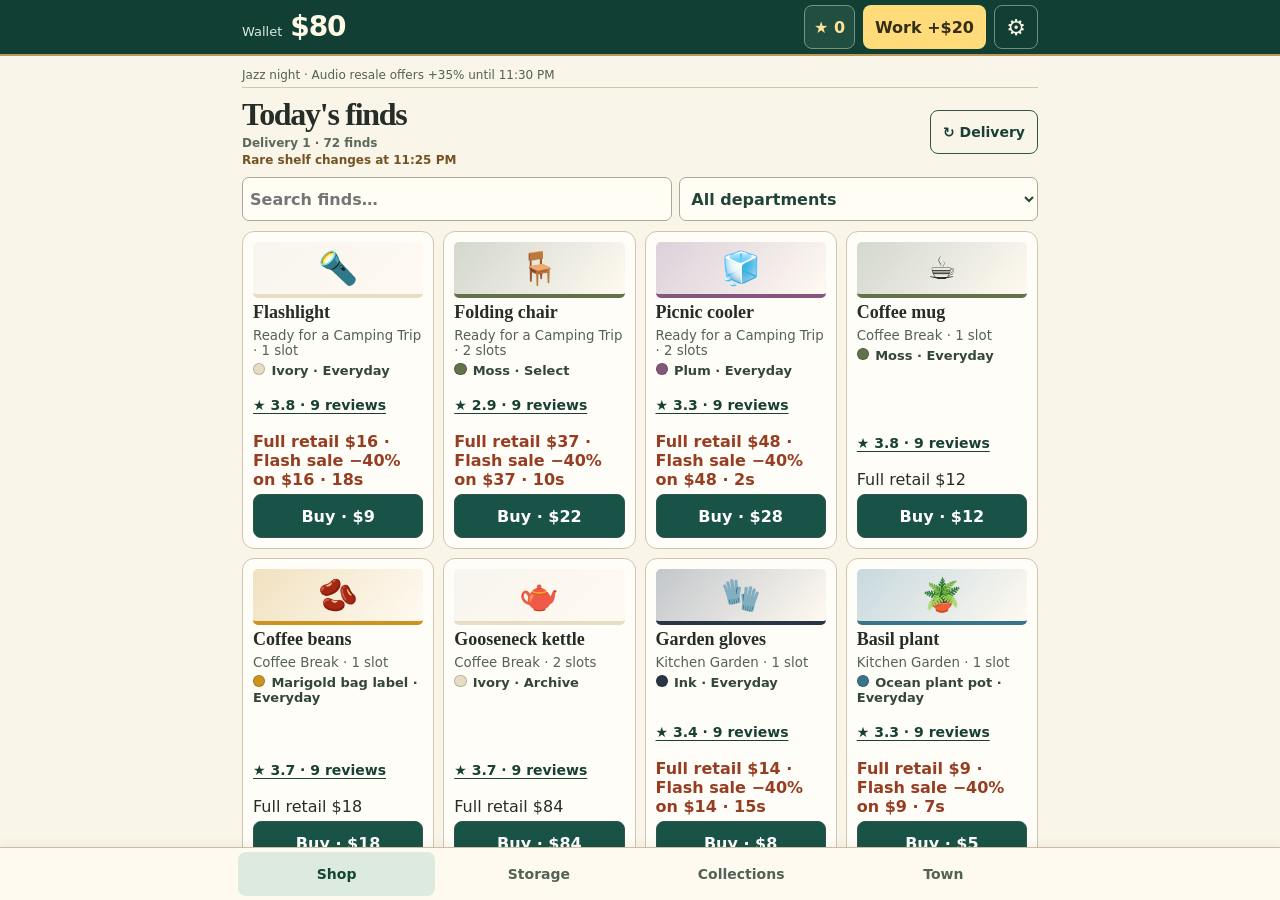
==== commit b934c882: "Align market product details, shopper reviews and price breakdowns" ====
--- a/site/games/spending-all-my-money/index.html
+++ b/site/games/spending-all-my-money/index.html
@@ -10,7 +10,7 @@
 <details id="wishForm"><summary>Wishlist · pin up to five</summary><div class="townform"><label>Product<select id="wishProduct"></select></label><label>Color<select id="wishColor"><option value="">Any color</option></select></label><label>Minimum rarity<select id="wishGrade"></select></label><button id="pinWish">Pin wish</button></div><div id="wishList"></div></details>
 <article class="auctionlot"><small>THRIFT AUCTION</small><h3 id="auctionName"></h3><p id="auctionInfo"></p><strong id="bidState"></strong><div class="actions"><button id="bid"></button><button id="pass">Pass on lot</button></div></article>
 <article><small>MYSTERY STORAGE LOCKER</small><h3>Peek through the door</h3><div id="lockerArt" aria-hidden="true"></div><p id="lockerInfo"></p><button id="takeLocker"></button></article>
-<p>Shop deliveries bring a new auction and locker.</p><h3>Restoration workbench</h3><div id="bench"></div></section><footer><small>Market edition 3.1<span data-build></span></small></footer></main>
+<p>Shop deliveries bring a new auction and locker.</p><h3>Restoration workbench</h3><div id="bench"></div></section><footer><small>Market edition 3.2<span data-build></span></small></footer></main>
 <div class="dock"><div id="receipt" hidden><span id="notice" role="status"></span><button id="pack" hidden>View storage</button></div>
 <nav aria-label="Market sections"><button id="shop">Shop</button><button id="storage">Storage</button><button id="book">Collections</button><button id="town">Town</button></nav></div>
 <dialog id="clubDialog" aria-labelledby="clubTitle"><div class="clubhead"><small>COLLECTOR CLUB</small><button id="clubClose">Done</button></div><h2 id="clubTitle"></h2><strong id="standing"></strong><p id="standingPerk"></p><button id="rankUp"></button><small id="nextPerk"></small><h3>Market contacts</h3><div id="contacts"></div><p role="status" id="clubMessage"></p><details><summary>How to earn points</summary><p>First purchase of each product +2 · Advanced shift +2 · Buyer request +8 · Permanent set +10 · Guest collection +12. Spending points keeps your rank and lifetime total.</p></details></dialog>
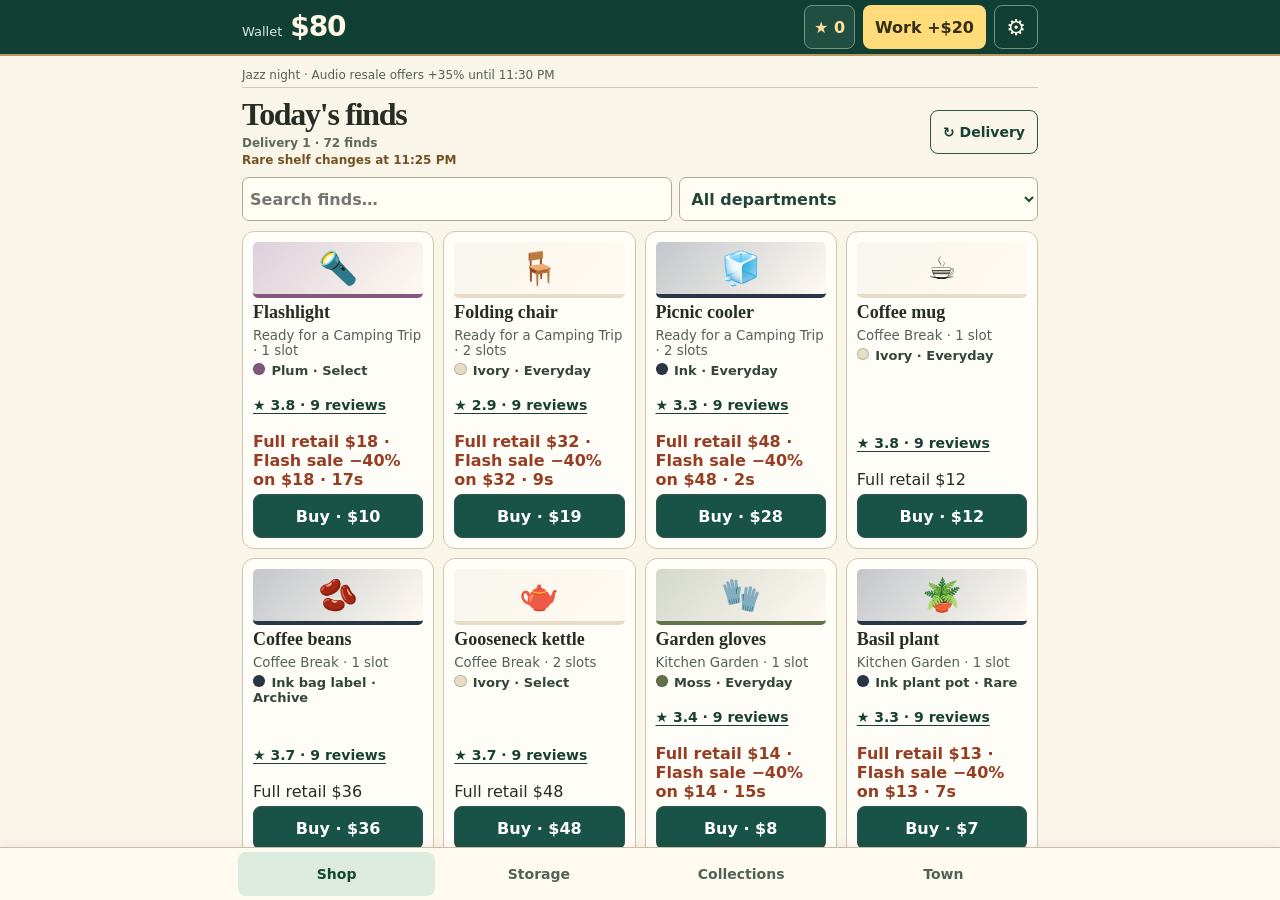
==== commit 2f1a7d44: "Add Maker Workshop recipes, tiered assembly and exclusive collections" ====
--- a/site/games/spending-all-my-money/index.html
+++ b/site/games/spending-all-my-money/index.html
@@ -6,11 +6,12 @@
   <button id="clubOpen" aria-label="Collector club" title="Collector club">★ 0</button><button id="work">Work +$20</button><button id="settingsOpen" aria-label="Game settings" title="Game settings">⚙</button>
 </div></header>
 <main id="shelves"><section id="store"><div class="marketwire"><small id="townEvent"></small><button id="wishJump" hidden></button></div><div class="shophead"><div><h2>Today's finds</h2><p id="batch"></p><small id="releaseTime"></small></div><button id="delivery">↻ Delivery</button></div><div class="filters"><label><span class="sr-only">Find an item</span><input id="search" type="search" placeholder="Search finds…"></label><label><span class="sr-only">Department</span><select id="department"><option value="">All departments</option><option value="wishlist">Wishlist matches</option><option value="timed">Timed releases</option></select></label></div><p id="empty" hidden>No finds match these filters.</p><div id="items"></div></section><section id="bin" hidden><h2 id="tier"></h2><p id="space"></p><div id="upgrade"></div><label class="sort">Sort storage <select id="sort"><option value="packed">Packing order</option><option value="type">Item type</option><option value="name">Item name A–Z</option><option value="collection">Collection</option><option value="rarity">Rarest first</option></select></label><details><summary>Trophy shelf</summary><div id="trophies"></div></details><div id="case"><div class="handle"></div><div class="rim"><div class="case-label" id="caseLabel"></div><div id="stock"></div></div></div><button id="restart">Start over</button></section><section id="album" hidden><h2>Collector’s book</h2><p>Hold the listed pieces together to finish a set. Once it’s ready, claim the reward here.</p><details id="completed"><summary id="completedLabel">Completed collections</summary><p>Sell one matching copy of every piece together for a 25% bonus. If you own duplicates, the oldest packed match is selected. Your completion stays in the book.</p><div id="completedList"></div></details><p id="buyerHistory"></p><div id="commission"></div><small id="buyerReceipt"></small><p id="boardTime"></p><div id="guest"></div><p id="progress"></p><div id="sets"></div></section><section id="district" hidden><h2>Market square</h2>
+<details id="maker"><summary id="craftCount">Maker workshop</summary><p>Assemble three ingredients into one collectible. Each new recipe earns 8 club points. Make different recipes to unlock specialist and masterwork patterns.</p><div id="patterns"></div></details>
 <section class="neighborhood" aria-labelledby="streetName"><small>NEIGHBORHOOD DIRECTORY</small><h3 id="streetName"></h3><p id="census"></p><div class="actions"><button id="locals">Neighbors</button><button id="departed">Moved away</button></div><p id="townNews" role="status"></p><div id="neighbors"></div><div class="actions" id="directoryPages"></div></section>
 <details id="wishForm"><summary>Wishlist · pin up to five</summary><div class="townform"><label>Product<select id="wishProduct"></select></label><label>Color<select id="wishColor"><option value="">Any color</option></select></label><label>Minimum rarity<select id="wishGrade"></select></label><button id="pinWish">Pin wish</button></div><div id="wishList"></div></details>
 <article class="auctionlot"><small>THRIFT AUCTION</small><h3 id="auctionName"></h3><p id="auctionInfo"></p><strong id="bidState"></strong><div class="actions"><button id="bid"></button><button id="pass">Pass on lot</button></div></article>
 <article><small>MYSTERY STORAGE LOCKER</small><h3>Peek through the door</h3><div id="lockerArt" aria-hidden="true"></div><p id="lockerInfo"></p><button id="takeLocker"></button></article>
-<p>Shop deliveries bring a new auction and locker.</p><h3>Restoration workbench</h3><div id="bench"></div></section><footer><small>Market edition 3.2<span data-build></span></small></footer></main>
+<p>Shop deliveries bring a new auction and locker.</p><h3>Restoration workbench</h3><div id="bench"></div></section><footer><small>Market edition 3.3<span data-build></span></small></footer></main>
 <div class="dock"><div id="receipt" hidden><span id="notice" role="status"></span><button id="pack" hidden>View storage</button></div>
 <nav aria-label="Market sections"><button id="shop">Shop</button><button id="storage">Storage</button><button id="book">Collections</button><button id="town">Town</button></nav></div>
 <dialog id="clubDialog" aria-labelledby="clubTitle"><div class="clubhead"><small>COLLECTOR CLUB</small><button id="clubClose">Done</button></div><h2 id="clubTitle"></h2><strong id="standing"></strong><p id="standingPerk"></p><button id="rankUp"></button><small id="nextPerk"></small><h3>Market contacts</h3><div id="contacts"></div><p role="status" id="clubMessage"></p><details><summary>How to earn points</summary><p>First purchase of each product +2 · Advanced shift +2 · Buyer request +8 · Permanent set +10 · Guest collection +12. Spending points keeps your rank and lifetime total.</p></details></dialog>
@@ -18,8 +19,8 @@
 <dialog id="settings" aria-labelledby="settingsTitle"><h2 id="settingsTitle">Game settings</h2><p>Total spent <b id="score"></b></p><div class="settings-list"><button id="career">Upgrade work</button><button id="mode" aria-pressed="false">Mode: Casual</button><button id="sound" aria-pressed="false">Sound off</button><button id="settingsClose">Done</button></div></dialog>
 <dialog id="reviews" aria-labelledby="reviewTitle"><small>MARKET JOURNAL · FICTIONAL SHOPPER REVIEWS</small><h2 id="reviewTitle"></h2><p id="spec"></p><p><strong id="reviewMean"></strong></p><label>Sort reviews <select id="reviewOrder"><option value="latest">Latest</option><option value="low">Lowest rating</option><option value="high">Highest rating</option></select></label><div class="review" aria-live="polite"><b id="stars"></b><blockquote id="reviewText"></blockquote><small id="reviewBy"></small></div><div class="actions"><button id="prev">← Previous</button><button id="next">Next →</button><button id="wishThis">Wishlist…</button><button id="inspectFault" hidden>Inspect fault</button><button id="reviewClose">Close</button></div><p id="faultReport" role="status"></p></dialog>
 <dialog id="neighborDialog" aria-labelledby="neighborName"><div class="clubhead"><small>RESIDENT PROFILE</small><button id="neighborClose">Done</button></div><div class="portraitHead"><div id="profilePic"></div><div><h2 id="neighborName"></h2><small id="neighborBio"></small></div></div><div id="profileBody"></div></dialog>
-<dialog id="repairDialog"><h2 id="repairTitle"></h2><p id="repairTask"></p><div class="actions" id="repairKeys"></div><p id="repairFeedback" role="status"></p><button id="repairLeave">Leave workbench</button></dialog><dialog id="shift" aria-labelledby="shiftTitle"><small>ADVANCED WORK SHIFT</small><h2 id="shiftTitle"></h2><p id="task"></p><div id="answers" class="actions"></div><p id="shiftStatus" role="status"></p><button id="leave">Leave shift</button></dialog>
+<dialog id="craftDialog" aria-labelledby="craftTitle"><div class="clubhead"><small>MAKER WORKSHOP</small><button id="craftClose">Done</button></div><h2 id="craftTitle"></h2><div id="craftBody"></div></dialog><dialog id="repairDialog"><h2 id="repairTitle"></h2><p id="repairTask"></p><div class="actions" id="repairKeys"></div><p id="repairFeedback" role="status"></p><button id="repairLeave">Leave workbench</button></dialog><dialog id="shift" aria-labelledby="shiftTitle"><small>ADVANCED WORK SHIFT</small><h2 id="shiftTitle"></h2><p id="task"></p><div id="answers" class="actions"></div><p id="shiftStatus" role="status"></p><button id="leave">Leave shift</button></dialog>
 <dialog id="jobDialog" aria-labelledby="jobTitle"><h2 id="jobTitle">Your workbench</h2><p id="jobInfo"></p><div id="jobs"></div><p id="jobMessage" role="status"></p><button id="promote"></button> <button id="closeJob">Close</button></dialog>
 <dialog id="itemDialog" aria-labelledby="itemTitle"><span id="detailIcon"></span><h2 id="itemTitle"></h2><p id="itemInfo"></p><p id="valuation"></p><div class="actions"><button id="sellItem"></button><button id="tossItem">Toss</button><button id="itemTrophy"></button><button id="keepItem">Keep</button></div></dialog>
 <dialog id="confirm"><p>Start over with $80 and an empty suitcase?</p><button id="cancel">Keep playing</button> <button id="reset">Start over</button></dialog>
-<script src="merchandise.js"></script><script src="reviews.js"></script><script src="neighbors.js"></script><script src="district.js"></script><script src="market.js"></script></html>+<script src="merchandise.js"></script><script src="reviews.js"></script><script src="neighbors.js"></script><script src="district.js"></script><script src="craft.js"></script><script src="market.js"></script></html>
--- a/site/games/spending-all-my-money/market.css
+++ b/site/games/spending-all-my-money/market.css
@@ -44,3 +44,5 @@
 .dock nav{grid-template-columns:repeat(4,minmax(0,1fr))}.marketwire{display:flex;align-items:center;justify-content:space-between;flex-wrap:wrap;gap:4px;color:#21483b;margin:0 0 8px;border-bottom:1px solid #d2c7ae;padding-bottom:5px}.marketwire small{font-size:12px}.marketwire button{min-height:36px;padding:4px 8px;font-size:12px;background:#fff0c0}#district article,#trophies article,#bench article{margin:10px 0}#district p{margin:5px 0}#district summary,#bin summary{padding:10px 0;cursor:pointer;font-weight:700}.townform{display:grid;grid-template-columns:repeat(auto-fit,minmax(135px,1fr));gap:7px}.townform label{display:grid;font-size:13px}.townform select{min-width:0;width:100%}.townrow{display:flex;align-items:center;flex-wrap:wrap;gap:6px;padding:6px 0}.townrow span{flex:1}#repairDialog button{overflow-wrap:anywhere}
 #district .auctionlot{background:#ecf1e4;border-color:#a9b69b}#district article>small:first-child{font-weight:750;letter-spacing:.08em;font-size:11px}#lockerArt{background:linear-gradient(#263a3c,#52625c);color:white;border:5px solid #776650;border-top:10px solid #8d816f;border-bottom:9px solid #a28b6f;text-align:center;padding:9px;font-size:28px;box-shadow:inset 0 5px 6px #0004}#trophies article{border-bottom:6px solid #947957}#pass{background:transparent}
 .neighborhood{border:1px solid #94a595;border-radius:12px;padding:.8rem;margin:0 0 1rem;background:#f1f2e4}.neighborhood>small,#neighborDialog .clubhead small{letter-spacing:.12em;color:#486457;font-weight:750}.neighborhood h3,.portraitHead h2{margin:.2rem 0}.neighborhood p{margin:.4rem 0}.neighborhood button[aria-pressed=true]{background:#215344;color:white}#neighbors{display:grid;gap:.35rem;margin:.65rem 0}.neighborCard{display:grid;grid-template-columns:48px minmax(0,1fr);align-items:center;text-align:left;gap:.65rem;width:100%;padding:.45rem .6rem;background:#fffaf0}.neighborCard small,.portraitHead small,#profileBody small{display:block;font-weight:450;line-height:1.3}.neighborCard strong{display:block}.residentFace{width:48px;height:48px;border-radius:10px;image-rendering:pixelated}.portraitHead{display:flex;gap:.75rem;align-items:center}.portraitHead .residentFace{width:72px;height:72px}#neighborDialog{max-height:85dvh;overflow:auto}#profileBody blockquote{margin:.7rem 0;padding:.6rem .75rem;background:#ecf0df;border-left:3px solid #68806e}#profileBody p{margin:.55rem 0}#profileBody button{margin:.18rem .25rem .18rem 0}#profileBody li{margin:.35rem 0}#profileBody .localSale{margin:.5rem 0;padding:.45rem;background:#f3ecdc;border-radius:8px}#profileBody h3{margin:.85rem 0 .25rem}
+
+#patterns{display:grid;gap:.4rem}#patterns button{text-align:left}#patterns small,.craftIngredient{display:block}.craftIngredient{font-weight:bold;margin:.65rem 0 .2rem}.craftIngredient select{width:100%;margin:.2rem 0}#craftDialog{max-height:85dvh;overflow:auto}
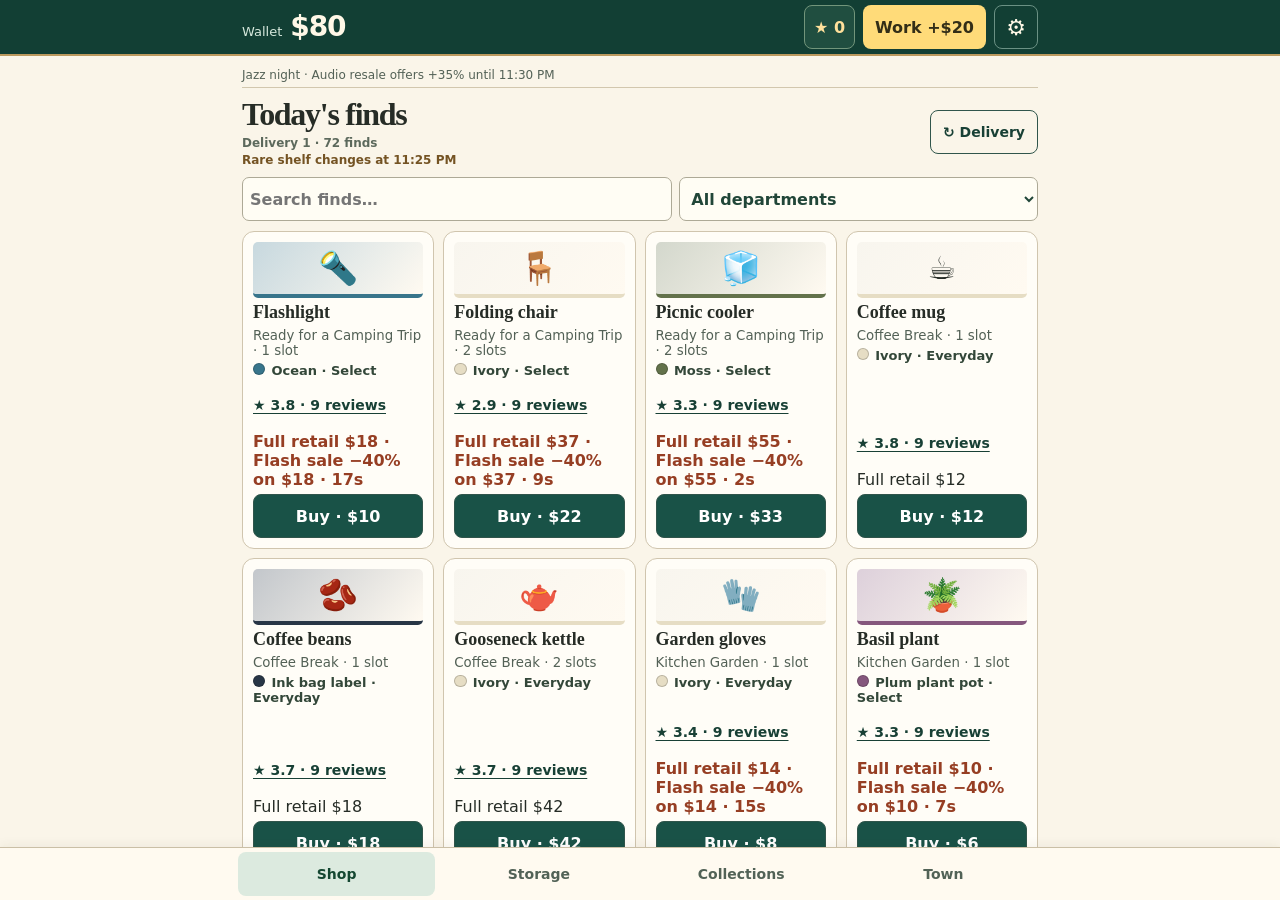
==== commit a2c7a748: "Add rotating pigments and material-aware color finishing" ====
--- a/site/games/spending-all-my-money/index.html
+++ b/site/games/spending-all-my-money/index.html
@@ -6,12 +6,13 @@
   <button id="clubOpen" aria-label="Collector club" title="Collector club">★ 0</button><button id="work">Work +$20</button><button id="settingsOpen" aria-label="Game settings" title="Game settings">⚙</button>
 </div></header>
 <main id="shelves"><section id="store"><div class="marketwire"><small id="townEvent"></small><button id="wishJump" hidden></button></div><div class="shophead"><div><h2>Today's finds</h2><p id="batch"></p><small id="releaseTime"></small></div><button id="delivery">↻ Delivery</button></div><div class="filters"><label><span class="sr-only">Find an item</span><input id="search" type="search" placeholder="Search finds…"></label><label><span class="sr-only">Department</span><select id="department"><option value="">All departments</option><option value="wishlist">Wishlist matches</option><option value="timed">Timed releases</option></select></label></div><p id="empty" hidden>No finds match these filters.</p><div id="items"></div></section><section id="bin" hidden><h2 id="tier"></h2><p id="space"></p><div id="upgrade"></div><label class="sort">Sort storage <select id="sort"><option value="packed">Packing order</option><option value="type">Item type</option><option value="name">Item name A–Z</option><option value="collection">Collection</option><option value="rarity">Rarest first</option></select></label><details><summary>Trophy shelf</summary><div id="trophies"></div></details><div id="case"><div class="handle"></div><div class="rim"><div class="case-label" id="caseLabel"></div><div id="stock"></div></div></div><button id="restart">Start over</button></section><section id="album" hidden><h2>Collector’s book</h2><p>Hold the listed pieces together to finish a set. Once it’s ready, claim the reward here.</p><details id="completed"><summary id="completedLabel">Completed collections</summary><p>Sell one matching copy of every piece together for a 25% bonus. If you own duplicates, the oldest packed match is selected. Your completion stays in the book.</p><div id="completedList"></div></details><p id="buyerHistory"></p><div id="commission"></div><small id="buyerReceipt"></small><p id="boardTime"></p><div id="guest"></div><p id="progress"></p><div id="sets"></div></section><section id="district" hidden><h2>Market square</h2>
+<details id="colorStudio"><summary>Color studio</summary><p>Three single-use pigments per delivery. Paint rigid surfaces or dye textiles. Marigold and Cherry finishes can raise a piece to Rare.</p><div class="actions" id="colorStock"></div><h3>Pigment box</h3><p id="colorSupplies"></p><h3>Choose an item</h3><div class="actions" id="colorItems"></div></details>
 <details id="maker"><summary id="craftCount">Maker workshop</summary><p>Assemble three ingredients into one collectible. Each new recipe earns 8 club points. Make different recipes to unlock specialist and masterwork patterns.</p><div id="patterns"></div></details>
 <section class="neighborhood" aria-labelledby="streetName"><small>NEIGHBORHOOD DIRECTORY</small><h3 id="streetName"></h3><p id="census"></p><div class="actions"><button id="locals">Neighbors</button><button id="departed">Moved away</button></div><p id="townNews" role="status"></p><div id="neighbors"></div><div class="actions" id="directoryPages"></div></section>
 <details id="wishForm"><summary>Wishlist · pin up to five</summary><div class="townform"><label>Product<select id="wishProduct"></select></label><label>Color<select id="wishColor"><option value="">Any color</option></select></label><label>Minimum rarity<select id="wishGrade"></select></label><button id="pinWish">Pin wish</button></div><div id="wishList"></div></details>
 <article class="auctionlot"><small>THRIFT AUCTION</small><h3 id="auctionName"></h3><p id="auctionInfo"></p><strong id="bidState"></strong><div class="actions"><button id="bid"></button><button id="pass">Pass on lot</button></div></article>
 <article><small>MYSTERY STORAGE LOCKER</small><h3>Peek through the door</h3><div id="lockerArt" aria-hidden="true"></div><p id="lockerInfo"></p><button id="takeLocker"></button></article>
-<p>Shop deliveries bring a new auction and locker.</p><h3>Restoration workbench</h3><div id="bench"></div></section><footer><small>Market edition 3.3<span data-build></span></small></footer></main>
+<p>Shop deliveries bring a new auction and locker.</p><h3>Restoration workbench</h3><div id="bench"></div></section><footer><small>Market edition 3.4<span data-build></span></small></footer></main>
 <div class="dock"><div id="receipt" hidden><span id="notice" role="status"></span><button id="pack" hidden>View storage</button></div>
 <nav aria-label="Market sections"><button id="shop">Shop</button><button id="storage">Storage</button><button id="book">Collections</button><button id="town">Town</button></nav></div>
 <dialog id="clubDialog" aria-labelledby="clubTitle"><div class="clubhead"><small>COLLECTOR CLUB</small><button id="clubClose">Done</button></div><h2 id="clubTitle"></h2><strong id="standing"></strong><p id="standingPerk"></p><button id="rankUp"></button><small id="nextPerk"></small><h3>Market contacts</h3><div id="contacts"></div><p role="status" id="clubMessage"></p><details><summary>How to earn points</summary><p>First purchase of each product +2 · Advanced shift +2 · Buyer request +8 · Permanent set +10 · Guest collection +12. Spending points keeps your rank and lifetime total.</p></details></dialog>
@@ -19,8 +20,8 @@
 <dialog id="settings" aria-labelledby="settingsTitle"><h2 id="settingsTitle">Game settings</h2><p>Total spent <b id="score"></b></p><div class="settings-list"><button id="career">Upgrade work</button><button id="mode" aria-pressed="false">Mode: Casual</button><button id="sound" aria-pressed="false">Sound off</button><button id="settingsClose">Done</button></div></dialog>
 <dialog id="reviews" aria-labelledby="reviewTitle"><small>MARKET JOURNAL · FICTIONAL SHOPPER REVIEWS</small><h2 id="reviewTitle"></h2><p id="spec"></p><p><strong id="reviewMean"></strong></p><label>Sort reviews <select id="reviewOrder"><option value="latest">Latest</option><option value="low">Lowest rating</option><option value="high">Highest rating</option></select></label><div class="review" aria-live="polite"><b id="stars"></b><blockquote id="reviewText"></blockquote><small id="reviewBy"></small></div><div class="actions"><button id="prev">← Previous</button><button id="next">Next →</button><button id="wishThis">Wishlist…</button><button id="inspectFault" hidden>Inspect fault</button><button id="reviewClose">Close</button></div><p id="faultReport" role="status"></p></dialog>
 <dialog id="neighborDialog" aria-labelledby="neighborName"><div class="clubhead"><small>RESIDENT PROFILE</small><button id="neighborClose">Done</button></div><div class="portraitHead"><div id="profilePic"></div><div><h2 id="neighborName"></h2><small id="neighborBio"></small></div></div><div id="profileBody"></div></dialog>
-<dialog id="craftDialog" aria-labelledby="craftTitle"><div class="clubhead"><small>MAKER WORKSHOP</small><button id="craftClose">Done</button></div><h2 id="craftTitle"></h2><div id="craftBody"></div></dialog><dialog id="repairDialog"><h2 id="repairTitle"></h2><p id="repairTask"></p><div class="actions" id="repairKeys"></div><p id="repairFeedback" role="status"></p><button id="repairLeave">Leave workbench</button></dialog><dialog id="shift" aria-labelledby="shiftTitle"><small>ADVANCED WORK SHIFT</small><h2 id="shiftTitle"></h2><p id="task"></p><div id="answers" class="actions"></div><p id="shiftStatus" role="status"></p><button id="leave">Leave shift</button></dialog>
+<dialog id="colorDialog" aria-labelledby="colorTitle"><div class="clubhead"><small>COLOR STUDIO</small><button id="closeColors">Done</button></div><h2 id="colorTitle"></h2><div id="colorChoices" class="actions"></div><p id="colorPreview" aria-live="polite"></p><button id="applyColor" hidden>Apply</button></dialog><dialog id="craftDialog" aria-labelledby="craftTitle"><div class="clubhead"><small>MAKER WORKSHOP</small><button id="craftClose">Done</button></div><h2 id="craftTitle"></h2><div id="craftBody"></div></dialog><dialog id="repairDialog"><h2 id="repairTitle"></h2><p id="repairTask"></p><div class="actions" id="repairKeys"></div><p id="repairFeedback" role="status"></p><button id="repairLeave">Leave workbench</button></dialog><dialog id="shift" aria-labelledby="shiftTitle"><small>ADVANCED WORK SHIFT</small><h2 id="shiftTitle"></h2><p id="task"></p><div id="answers" class="actions"></div><p id="shiftStatus" role="status"></p><button id="leave">Leave shift</button></dialog>
 <dialog id="jobDialog" aria-labelledby="jobTitle"><h2 id="jobTitle">Your workbench</h2><p id="jobInfo"></p><div id="jobs"></div><p id="jobMessage" role="status"></p><button id="promote"></button> <button id="closeJob">Close</button></dialog>
-<dialog id="itemDialog" aria-labelledby="itemTitle"><span id="detailIcon"></span><h2 id="itemTitle"></h2><p id="itemInfo"></p><p id="valuation"></p><div class="actions"><button id="sellItem"></button><button id="tossItem">Toss</button><button id="itemTrophy"></button><button id="keepItem">Keep</button></div></dialog>
+<dialog id="itemDialog" aria-labelledby="itemTitle"><span id="detailIcon"></span><h2 id="itemTitle"></h2><p id="itemInfo"></p><p id="valuation"></p><div class="actions"><button id="sellItem"></button><button id="tossItem">Toss</button><button id="recolorItem">Recolor…</button><button id="itemTrophy"></button><button id="keepItem">Keep</button></div></dialog>
 <dialog id="confirm"><p>Start over with $80 and an empty suitcase?</p><button id="cancel">Keep playing</button> <button id="reset">Start over</button></dialog>
-<script src="merchandise.js"></script><script src="reviews.js"></script><script src="neighbors.js"></script><script src="district.js"></script><script src="craft.js"></script><script src="market.js"></script></html>+<script src="merchandise.js"></script><script src="reviews.js"></script><script src="neighbors.js"></script><script src="district.js"></script><script src="craft.js"></script><script src="color.js"></script><script src="market.js"></script></html>
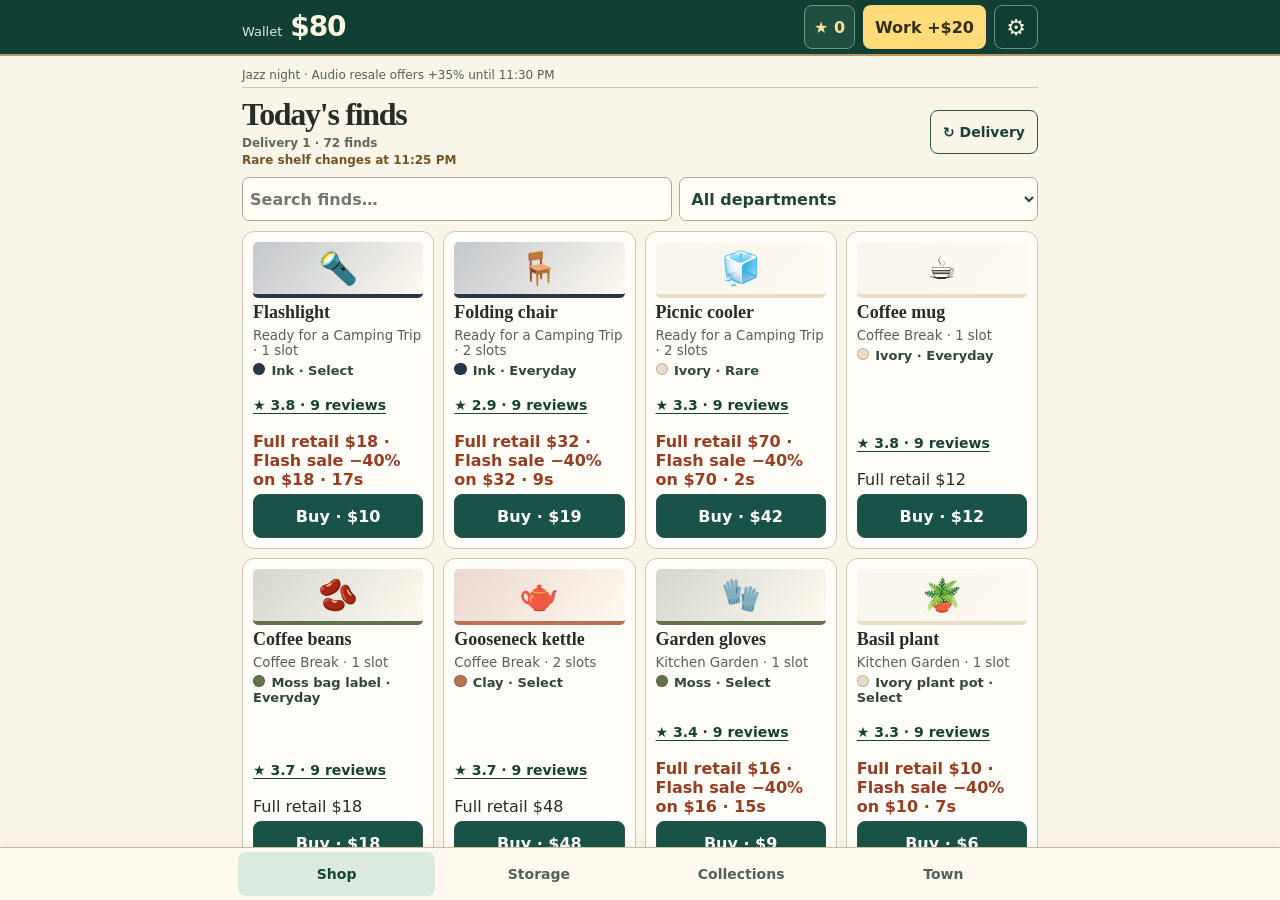
==== commit d31c9ea3: "Mark displayed treasures and add resident consignment auctions" ====
--- a/site/games/spending-all-my-money/index.html
+++ b/site/games/spending-all-my-money/index.html
@@ -6,13 +6,14 @@
   <button id="clubOpen" aria-label="Collector club" title="Collector club">★ 0</button><button id="work">Work +$20</button><button id="settingsOpen" aria-label="Game settings" title="Game settings">⚙</button>
 </div></header>
 <main id="shelves"><section id="store"><div class="marketwire"><small id="townEvent"></small><button id="wishJump" hidden></button></div><div class="shophead"><div><h2>Today's finds</h2><p id="batch"></p><small id="releaseTime"></small></div><button id="delivery">↻ Delivery</button></div><div class="filters"><label><span class="sr-only">Find an item</span><input id="search" type="search" placeholder="Search finds…"></label><label><span class="sr-only">Department</span><select id="department"><option value="">All departments</option><option value="wishlist">Wishlist matches</option><option value="timed">Timed releases</option></select></label></div><p id="empty" hidden>No finds match these filters.</p><div id="items"></div></section><section id="bin" hidden><h2 id="tier"></h2><p id="space"></p><div id="upgrade"></div><label class="sort">Sort storage <select id="sort"><option value="packed">Packing order</option><option value="type">Item type</option><option value="name">Item name A–Z</option><option value="collection">Collection</option><option value="rarity">Rarest first</option></select></label><details><summary>Trophy shelf</summary><div id="trophies"></div></details><div id="case"><div class="handle"></div><div class="rim"><div class="case-label" id="caseLabel"></div><div id="stock"></div></div></div><button id="restart">Start over</button></section><section id="album" hidden><h2>Collector’s book</h2><p>Hold the listed pieces together to finish a set. Once it’s ready, claim the reward here.</p><details id="completed"><summary id="completedLabel">Completed collections</summary><p>Sell one matching copy of every piece together for a 25% bonus. If you own duplicates, the oldest packed match is selected. Your completion stays in the book.</p><div id="completedList"></div></details><p id="buyerHistory"></p><div id="commission"></div><small id="buyerReceipt"></small><p id="boardTime"></p><div id="guest"></div><p id="progress"></p><div id="sets"></div></section><section id="district" hidden><h2>Market square</h2>
+<details id="saleRoom"><summary id="consignCount">Your auction lots</summary><p>List up to three items per round. Residents bid in listing order and share their budget across all lots. The next delivery closes bidding.</p><div id="listedLots"></div><button id="closeRound">Close round &amp; take delivery</button><div id="consignLog"></div></details>
 <details id="colorStudio"><summary>Color studio</summary><p>Three single-use pigments per delivery. Paint rigid surfaces or dye textiles. Marigold and Cherry finishes can raise a piece to Rare.</p><div class="actions" id="colorStock"></div><h3>Pigment box</h3><p id="colorSupplies"></p><h3>Choose an item</h3><div class="actions" id="colorItems"></div></details>
 <details id="maker"><summary id="craftCount">Maker workshop</summary><p>Assemble three ingredients into one collectible. Each new recipe earns 8 club points. Make different recipes to unlock specialist and masterwork patterns.</p><div id="patterns"></div></details>
 <section class="neighborhood" aria-labelledby="streetName"><small>NEIGHBORHOOD DIRECTORY</small><h3 id="streetName"></h3><p id="census"></p><div class="actions"><button id="locals">Neighbors</button><button id="departed">Moved away</button></div><p id="townNews" role="status"></p><div id="neighbors"></div><div class="actions" id="directoryPages"></div></section>
 <details id="wishForm"><summary>Wishlist · pin up to five</summary><div class="townform"><label>Product<select id="wishProduct"></select></label><label>Color<select id="wishColor"><option value="">Any color</option></select></label><label>Minimum rarity<select id="wishGrade"></select></label><button id="pinWish">Pin wish</button></div><div id="wishList"></div></details>
 <article class="auctionlot"><small>THRIFT AUCTION</small><h3 id="auctionName"></h3><p id="auctionInfo"></p><strong id="bidState"></strong><div class="actions"><button id="bid"></button><button id="pass">Pass on lot</button></div></article>
 <article><small>MYSTERY STORAGE LOCKER</small><h3>Peek through the door</h3><div id="lockerArt" aria-hidden="true"></div><p id="lockerInfo"></p><button id="takeLocker"></button></article>
-<p>Shop deliveries bring a new auction and locker.</p><h3>Restoration workbench</h3><div id="bench"></div></section><footer><small>Market edition 3.4<span data-build></span></small></footer></main>
+<p>Shop deliveries bring a new auction and locker.</p><h3>Restoration workbench</h3><div id="bench"></div></section><footer><small>Market edition 3.5<span data-build></span></small></footer></main>
 <div class="dock"><div id="receipt" hidden><span id="notice" role="status"></span><button id="pack" hidden>View storage</button></div>
 <nav aria-label="Market sections"><button id="shop">Shop</button><button id="storage">Storage</button><button id="book">Collections</button><button id="town">Town</button></nav></div>
 <dialog id="clubDialog" aria-labelledby="clubTitle"><div class="clubhead"><small>COLLECTOR CLUB</small><button id="clubClose">Done</button></div><h2 id="clubTitle"></h2><strong id="standing"></strong><p id="standingPerk"></p><button id="rankUp"></button><small id="nextPerk"></small><h3>Market contacts</h3><div id="contacts"></div><p role="status" id="clubMessage"></p><details><summary>How to earn points</summary><p>First purchase of each product +2 · Advanced shift +2 · Buyer request +8 · Permanent set +10 · Guest collection +12. Spending points keeps your rank and lifetime total.</p></details></dialog>
@@ -20,8 +21,8 @@
 <dialog id="settings" aria-labelledby="settingsTitle"><h2 id="settingsTitle">Game settings</h2><p>Total spent <b id="score"></b></p><div class="settings-list"><button id="career">Upgrade work</button><button id="mode" aria-pressed="false">Mode: Casual</button><button id="sound" aria-pressed="false">Sound off</button><button id="settingsClose">Done</button></div></dialog>
 <dialog id="reviews" aria-labelledby="reviewTitle"><small>MARKET JOURNAL · FICTIONAL SHOPPER REVIEWS</small><h2 id="reviewTitle"></h2><p id="spec"></p><p><strong id="reviewMean"></strong></p><label>Sort reviews <select id="reviewOrder"><option value="latest">Latest</option><option value="low">Lowest rating</option><option value="high">Highest rating</option></select></label><div class="review" aria-live="polite"><b id="stars"></b><blockquote id="reviewText"></blockquote><small id="reviewBy"></small></div><div class="actions"><button id="prev">← Previous</button><button id="next">Next →</button><button id="wishThis">Wishlist…</button><button id="inspectFault" hidden>Inspect fault</button><button id="reviewClose">Close</button></div><p id="faultReport" role="status"></p></dialog>
 <dialog id="neighborDialog" aria-labelledby="neighborName"><div class="clubhead"><small>RESIDENT PROFILE</small><button id="neighborClose">Done</button></div><div class="portraitHead"><div id="profilePic"></div><div><h2 id="neighborName"></h2><small id="neighborBio"></small></div></div><div id="profileBody"></div></dialog>
-<dialog id="colorDialog" aria-labelledby="colorTitle"><div class="clubhead"><small>COLOR STUDIO</small><button id="closeColors">Done</button></div><h2 id="colorTitle"></h2><div id="colorChoices" class="actions"></div><p id="colorPreview" aria-live="polite"></p><button id="applyColor" hidden>Apply</button></dialog><dialog id="craftDialog" aria-labelledby="craftTitle"><div class="clubhead"><small>MAKER WORKSHOP</small><button id="craftClose">Done</button></div><h2 id="craftTitle"></h2><div id="craftBody"></div></dialog><dialog id="repairDialog"><h2 id="repairTitle"></h2><p id="repairTask"></p><div class="actions" id="repairKeys"></div><p id="repairFeedback" role="status"></p><button id="repairLeave">Leave workbench</button></dialog><dialog id="shift" aria-labelledby="shiftTitle"><small>ADVANCED WORK SHIFT</small><h2 id="shiftTitle"></h2><p id="task"></p><div id="answers" class="actions"></div><p id="shiftStatus" role="status"></p><button id="leave">Leave shift</button></dialog>
+<dialog id="consignDialog" aria-labelledby="consignName"><small>TOWN AUCTION HOUSE</small><h2 id="consignName"></h2><p id="consignQuote"></p><p id="consignInterest"></p><div class="actions"><button id="listLot"></button><button id="keepLot">Keep item</button></div></dialog><dialog id="colorDialog" aria-labelledby="colorTitle"><div class="clubhead"><small>COLOR STUDIO</small><button id="closeColors">Done</button></div><h2 id="colorTitle"></h2><div id="colorChoices" class="actions"></div><p id="colorPreview" aria-live="polite"></p><button id="applyColor" hidden>Apply</button></dialog><dialog id="craftDialog" aria-labelledby="craftTitle"><div class="clubhead"><small>MAKER WORKSHOP</small><button id="craftClose">Done</button></div><h2 id="craftTitle"></h2><div id="craftBody"></div></dialog><dialog id="repairDialog"><h2 id="repairTitle"></h2><p id="repairTask"></p><div class="actions" id="repairKeys"></div><p id="repairFeedback" role="status"></p><button id="repairLeave">Leave workbench</button></dialog><dialog id="shift" aria-labelledby="shiftTitle"><small>ADVANCED WORK SHIFT</small><h2 id="shiftTitle"></h2><p id="task"></p><div id="answers" class="actions"></div><p id="shiftStatus" role="status"></p><button id="leave">Leave shift</button></dialog>
 <dialog id="jobDialog" aria-labelledby="jobTitle"><h2 id="jobTitle">Your workbench</h2><p id="jobInfo"></p><div id="jobs"></div><p id="jobMessage" role="status"></p><button id="promote"></button> <button id="closeJob">Close</button></dialog>
-<dialog id="itemDialog" aria-labelledby="itemTitle"><span id="detailIcon"></span><h2 id="itemTitle"></h2><p id="itemInfo"></p><p id="valuation"></p><div class="actions"><button id="sellItem"></button><button id="tossItem">Toss</button><button id="recolorItem">Recolor…</button><button id="itemTrophy"></button><button id="keepItem">Keep</button></div></dialog>
+<dialog id="itemDialog" aria-labelledby="itemTitle"><span id="detailIcon"></span><h2 id="itemTitle"></h2><p id="itemInfo"></p><p id="valuation"></p><div class="actions"><button id="sellItem"></button><button id="tossItem">Toss</button><button id="consignItem">Put up for auction</button><button id="recolorItem">Recolor…</button><button id="itemTrophy"></button><button id="keepItem">Keep</button></div></dialog>
 <dialog id="confirm"><p>Start over with $80 and an empty suitcase?</p><button id="cancel">Keep playing</button> <button id="reset">Start over</button></dialog>
-<script src="merchandise.js"></script><script src="reviews.js"></script><script src="neighbors.js"></script><script src="district.js"></script><script src="craft.js"></script><script src="color.js"></script><script src="market.js"></script></html>+<script src="merchandise.js"></script><script src="reviews.js"></script><script src="neighbors.js"></script><script src="district.js"></script><script src="craft.js"></script><script src="color.js"></script><script src="consign.js"></script><script src="market.js"></script></html>
--- a/site/games/spending-all-my-money/market.css
+++ b/site/games/spending-all-my-money/market.css
@@ -46,3 +46,5 @@
 .neighborhood{border:1px solid #94a595;border-radius:12px;padding:.8rem;margin:0 0 1rem;background:#f1f2e4}.neighborhood>small,#neighborDialog .clubhead small{letter-spacing:.12em;color:#486457;font-weight:750}.neighborhood h3,.portraitHead h2{margin:.2rem 0}.neighborhood p{margin:.4rem 0}.neighborhood button[aria-pressed=true]{background:#215344;color:white}#neighbors{display:grid;gap:.35rem;margin:.65rem 0}.neighborCard{display:grid;grid-template-columns:48px minmax(0,1fr);align-items:center;text-align:left;gap:.65rem;width:100%;padding:.45rem .6rem;background:#fffaf0}.neighborCard small,.portraitHead small,#profileBody small{display:block;font-weight:450;line-height:1.3}.neighborCard strong{display:block}.residentFace{width:48px;height:48px;border-radius:10px;image-rendering:pixelated}.portraitHead{display:flex;gap:.75rem;align-items:center}.portraitHead .residentFace{width:72px;height:72px}#neighborDialog{max-height:85dvh;overflow:auto}#profileBody blockquote{margin:.7rem 0;padding:.6rem .75rem;background:#ecf0df;border-left:3px solid #68806e}#profileBody p{margin:.55rem 0}#profileBody button{margin:.18rem .25rem .18rem 0}#profileBody li{margin:.35rem 0}#profileBody .localSale{margin:.5rem 0;padding:.45rem;background:#f3ecdc;border-radius:8px}#profileBody h3{margin:.85rem 0 .25rem}
 
 #patterns{display:grid;gap:.4rem}#patterns button{text-align:left}#patterns small,.craftIngredient{display:block}.craftIngredient{font-weight:bold;margin:.65rem 0 .2rem}.craftIngredient select{width:100%;margin:.2rem 0}#craftDialog{max-height:85dvh;overflow:auto}
+
+.packed.displayed{background:#e1dfd6;border:2px solid #8c733b;box-shadow:inset 0 0 0 2px #fff4cf}.packed.displayed span{filter:saturate(.55)}.packed.displayed b{font-size:9px;color:#514118}.onloan{display:grid;place-content:center;text-align:center;font-size:11px}#consignLog p{margin:.3rem 0 .7rem}#consignLog strong{display:block;margin-top:.8rem}
